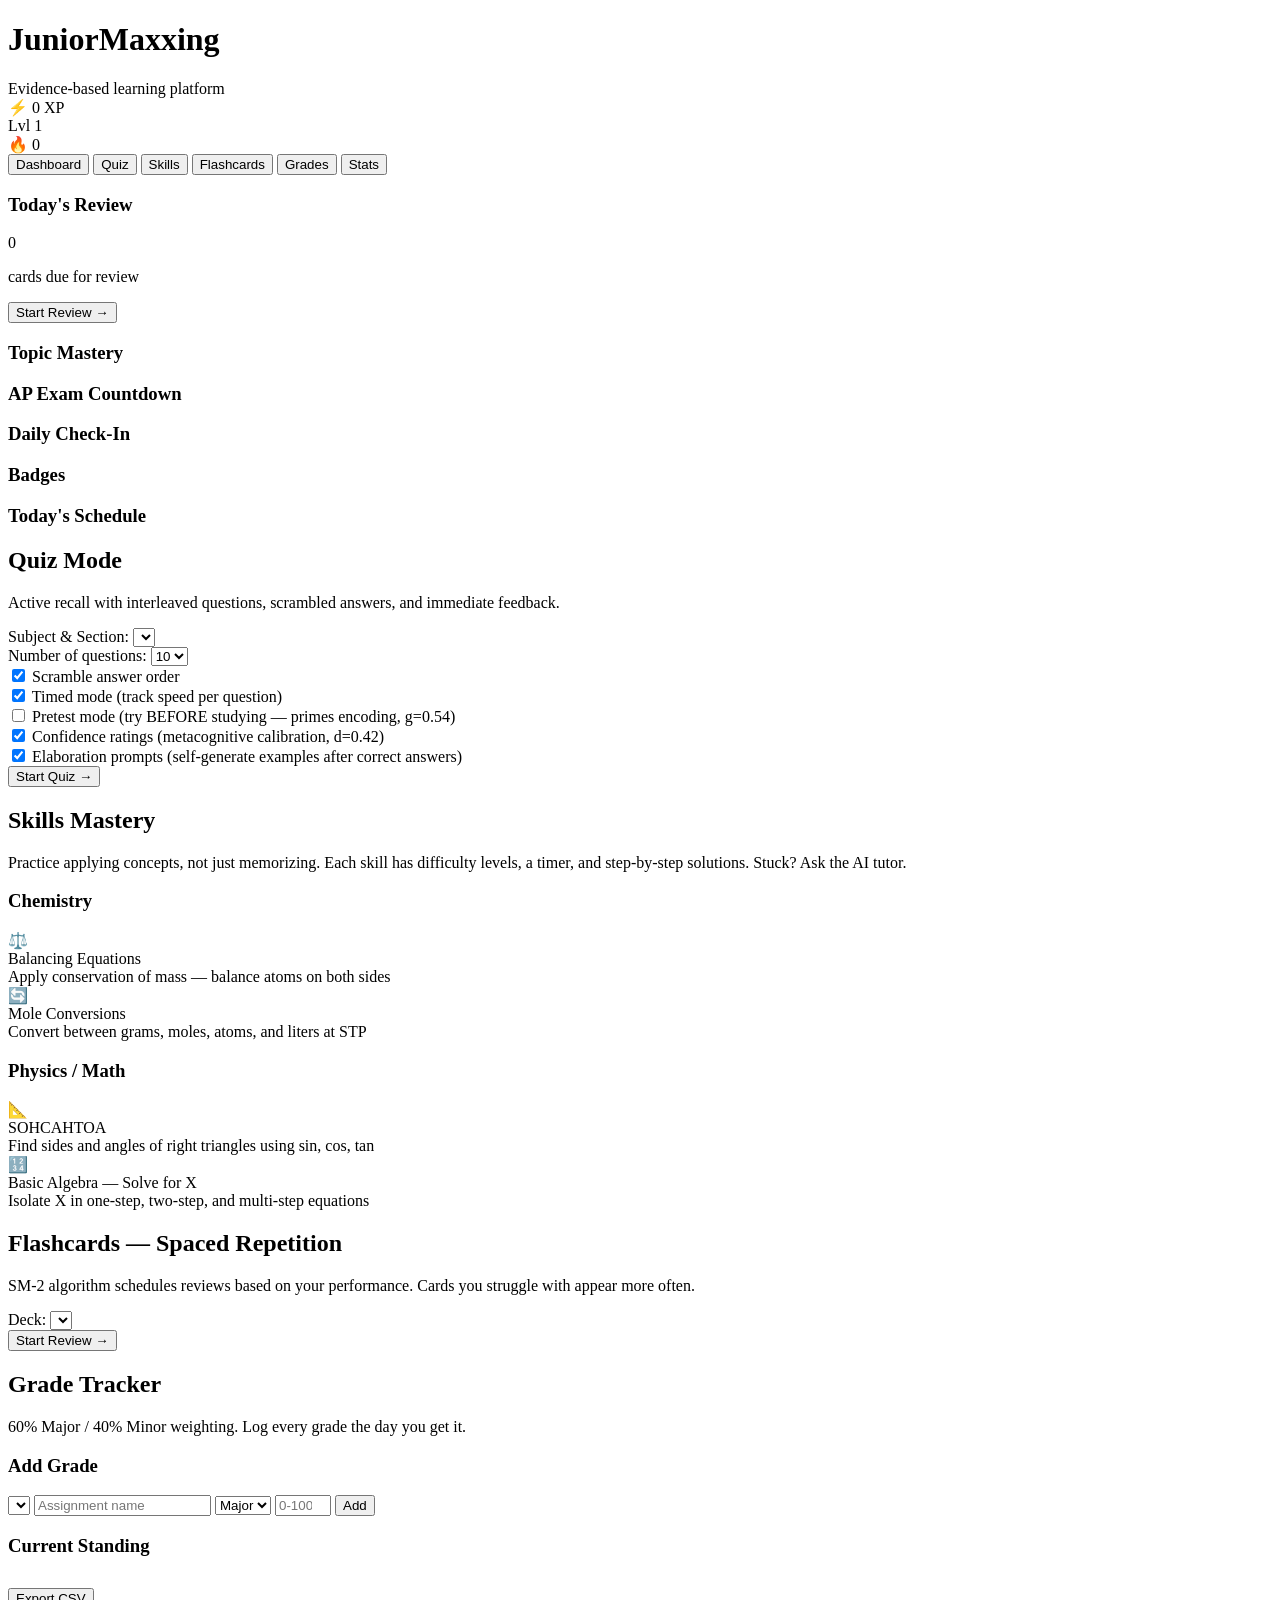
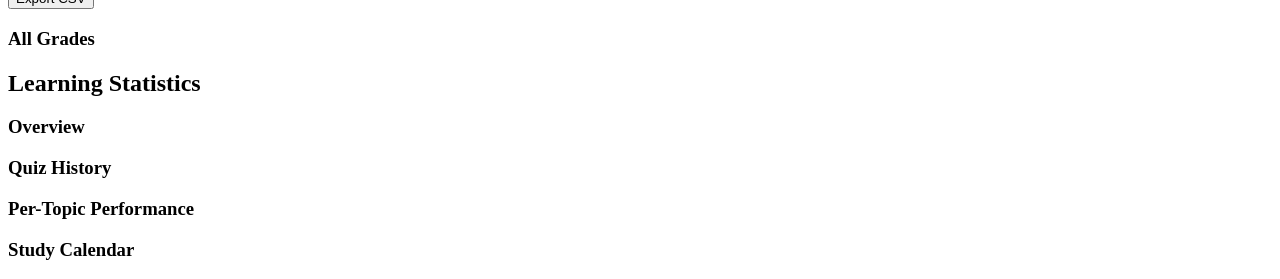
==== learning-platform/index.html @ 77ff5df7 "Add molar mass breakdowns, SOHCAHTOA and algebra skills Molar mass breakdowns: - Every conversion qu" ====
<!DOCTYPE html>
<html lang="en">
<head>
<meta charset="UTF-8">
<meta name="viewport" content="width=device-width, initial-scale=1.0">
<title>JuniorMaxxing — Learning Platform</title>
<link rel="preconnect" href="https://fonts.googleapis.com">
<link href="https://fonts.googleapis.com/css2?family=Inter:wght@400;500;600;700;800&family=JetBrains+Mono:wght@500;700&display=swap" rel="stylesheet">
<link rel="stylesheet" href="styles.css">
</head>
<body>

<div id="app">

<!-- HEADER -->
<header class="header">
  <div class="header-left">
    <h1 class="logo">JuniorMaxxing</h1>
    <span class="tagline">Evidence-based learning platform</span>
  </div>
  <div class="header-right">
    <div class="xp-display" id="xpDisplay">
      <span class="xp-icon">⚡</span>
      <span class="xp-value" id="xpValue">0</span>
      <span class="xp-label">XP</span>
    </div>
    <div class="level-badge" id="levelBadge">Lvl 1</div>
    <div class="streak-display" id="streakDisplay">
      <span class="streak-icon">🔥</span>
      <span class="streak-value" id="streakValue">0</span>
    </div>
  </div>
</header>

<!-- NAV -->
<nav class="nav" id="nav">
  <button class="nav-btn active" data-view="dashboard">Dashboard</button>
  <button class="nav-btn" data-view="quiz">Quiz</button>
  <button class="nav-btn" data-view="skills">Skills</button>
  <button class="nav-btn" data-view="flashcards">Flashcards</button>
  <button class="nav-btn" data-view="grades">Grades</button>
  <button class="nav-btn" data-view="stats">Stats</button>
</nav>

<!-- VIEWS -->
<main class="main">

  <!-- DASHBOARD VIEW -->
  <section class="view active" id="view-dashboard">
    <div class="card-grid">
      <div class="card" id="cardToday">
        <h3>Today's Review</h3>
        <p class="card-big-number" id="dueCount">0</p>
        <p class="card-subtitle">cards due for review</p>
        <button class="btn btn-primary" id="startReviewBtn">Start Review →</button>
      </div>
      <div class="card" id="cardMastery">
        <h3>Topic Mastery</h3>
        <div id="masteryList" class="mastery-list"></div>
      </div>
      <div class="card" id="cardCountdown">
        <h3>AP Exam Countdown</h3>
        <div id="countdownList"></div>
      </div>
      <div class="card" id="cardCheckin">
        <h3>Daily Check-In</h3>
        <div id="checkinList" class="checkin-list"></div>
      </div>
      <div class="card" id="cardBadges">
        <h3>Badges</h3>
        <div id="badgeList" class="badge-list"></div>
      </div>
      <div class="card" id="cardSchedule">
        <h3>Today's Schedule</h3>
        <div id="scheduleDisplay"></div>
      </div>
    </div>
  </section>

  <!-- QUIZ VIEW -->
  <section class="view" id="view-quiz">
    <div class="quiz-setup" id="quizSetup">
      <h2>Quiz Mode</h2>
      <p class="quiz-desc">Active recall with interleaved questions, scrambled answers, and immediate feedback.</p>
      <div class="quiz-controls">
        <label>Subject & Section:</label>
        <select id="quizTopicSelect" class="select"></select>
      </div>
      <div class="quiz-controls">
        <label>Number of questions:</label>
        <select id="quizCountSelect" class="select">
          <option value="10">10</option>
          <option value="15">15</option>
          <option value="20">20</option>
          <option value="all">All</option>
        </select>
      </div>
      <div class="quiz-controls">
        <label class="checkbox-label">
          <input type="checkbox" id="quizScrambleAns" checked>
          <span>Scramble answer order</span>
        </label>
      </div>
      <div class="quiz-controls">
        <label class="checkbox-label">
          <input type="checkbox" id="quizTimedMode" checked>
          <span>Timed mode (track speed per question)</span>
        </label>
      </div>
      <div class="quiz-controls">
        <label class="checkbox-label">
          <input type="checkbox" id="quizPretestMode">
          <span>Pretest mode (try BEFORE studying — primes encoding, g=0.54)</span>
        </label>
      </div>
      <div class="quiz-controls">
        <label class="checkbox-label">
          <input type="checkbox" id="quizConfidenceMode" checked>
          <span>Confidence ratings (metacognitive calibration, d=0.42)</span>
        </label>
      </div>
      <div class="quiz-controls">
        <label class="checkbox-label">
          <input type="checkbox" id="quizElaborationMode" checked>
          <span>Elaboration prompts (self-generate examples after correct answers)</span>
        </label>
      </div>
      <button class="btn btn-primary btn-large" id="startQuizBtn">Start Quiz →</button>
    </div>

    <div class="quiz-active" id="quizActive" style="display:none">
      <div class="quiz-header">
        <div class="quiz-progress-info">
          <span id="quizQuestionNum">Q1</span>
          <span id="quizScoreDisplay">Score: 0/0</span>
          <span id="quizTimerDisplay" class="quiz-timer">⏱ 0.0s</span>
        </div>
        <div class="quiz-progress-bar-container">
          <div class="quiz-progress-bar" id="quizProgressBar"></div>
        </div>
      </div>
      <div class="quiz-question-container" id="quizQuestionContainer"></div>
    </div>

    <div class="quiz-results" id="quizResults" style="display:none">
      <h2 id="resultsTitle">Quiz Complete</h2>
      <div class="results-score" id="resultsScore"></div>
      <div class="results-timing" id="resultsTiming"></div>
      <div class="results-calibration" id="resultsCalibration"></div>
      <div class="results-breakdown" id="resultsBreakdown"></div>
      <div class="results-struggle" id="resultsStruggle"></div>
      <div class="results-actions">
        <button class="btn btn-primary" id="retryQuizBtn">Retry</button>
        <button class="btn btn-secondary" id="studyWrongBtn">Study Wrong Answers</button>
        <button class="btn btn-secondary" id="newQuizBtn">New Quiz</button>
      </div>
    </div>

    <!-- WORKED EXAMPLES / STUDY MODE -->
    <div class="study-mode" id="studyMode" style="display:none">
      <h2>Study Mode — Worked Examples</h2>
      <p class="quiz-desc">Step-by-step solutions. Steps fade as your mastery increases (Cognitive Load Theory).</p>
      <div id="studyContent"></div>
      <div class="study-controls">
        <button class="btn btn-secondary" id="studyPrevBtn">← Previous</button>
        <button class="btn btn-primary" id="studyNextBtn">Next →</button>
        <button class="btn btn-secondary" id="studyExitBtn">Exit Study Mode</button>
      </div>
    </div>
  </section>

  <!-- SKILLS MASTERY VIEW -->
  <section class="view" id="view-skills">
    <div class="skills-setup" id="skillsSetup">
      <h2>Skills Mastery</h2>
      <p class="quiz-desc">Practice applying concepts, not just memorizing. Each skill has difficulty levels, a timer, and step-by-step solutions. Stuck? Ask the AI tutor.</p>

      <div class="skills-class-header">
        <h3>Chemistry</h3>
      </div>

      <div class="skills-grid">
        <div class="skill-card" onclick="Skills.startSkill('balancing')">
          <div class="skill-card-icon">⚖️</div>
          <div class="skill-card-body">
            <div class="skill-card-title">Balancing Equations</div>
            <div class="skill-card-desc">Apply conservation of mass — balance atoms on both sides</div>
            <div class="skill-card-stats" id="skillStatsBalancing"></div>
          </div>
        </div>
        <div class="skill-card" onclick="Skills.startSkill('conversions')">
          <div class="skill-card-icon">🔄</div>
          <div class="skill-card-body">
            <div class="skill-card-title">Mole Conversions</div>
            <div class="skill-card-desc">Convert between grams, moles, atoms, and liters at STP</div>
            <div class="skill-card-stats" id="skillStatsConversions"></div>
          </div>
        </div>
      </div>

      <div class="skills-class-header">
        <h3>Physics / Math</h3>
      </div>

      <div class="skills-grid">
        <div class="skill-card" onclick="Skills.startSkill('sohcahtoa')">
          <div class="skill-card-icon">📐</div>
          <div class="skill-card-body">
            <div class="skill-card-title">SOHCAHTOA</div>
            <div class="skill-card-desc">Find sides and angles of right triangles using sin, cos, tan</div>
            <div class="skill-card-stats" id="skillStatsSohcahtoa"></div>
          </div>
        </div>
        <div class="skill-card" onclick="Skills.startSkill('algebra')">
          <div class="skill-card-icon">🔢</div>
          <div class="skill-card-body">
            <div class="skill-card-title">Basic Algebra — Solve for X</div>
            <div class="skill-card-desc">Isolate X in one-step, two-step, and multi-step equations</div>
            <div class="skill-card-stats" id="skillStatsAlgebra"></div>
          </div>
        </div>
      </div>
    </div>

    <!-- SKILL PRACTICE -->
    <div class="skill-practice" id="skillPractice" style="display:none">
      <div class="skill-practice-header">
        <button class="btn btn-secondary btn-sm" id="skillExitBtn">← Back</button>
        <span class="skill-practice-title" id="skillPracticeTitle"></span>
        <span class="skill-timer" id="skillTimer">⏱ 0.0s</span>
      </div>
      <div class="skill-difficulty-bar">
        <span class="skill-difficulty-label">Difficulty:</span>
        <button class="btn btn-sm btn-difficulty active" data-difficulty="easy">Easy</button>
        <button class="btn btn-sm btn-difficulty" data-difficulty="medium">Medium</button>
        <button class="btn btn-sm btn-difficulty" data-difficulty="hard">Hard</button>
        <span class="skill-score-display" id="skillScoreDisplay">Score: 0/0</span>
      </div>
      <div class="skill-question-container" id="skillQuestionContainer"></div>
    </div>

    <!-- AI TUTOR -->
    <div class="ai-tutor" id="aiTutor" style="display:none">
      <div class="ai-tutor-header">
        <span class="ai-tutor-title">🤖 AI Tutor — Step-by-Step Help</span>
        <button class="btn btn-secondary btn-sm" id="aiTutorCloseBtn">Close</button>
      </div>
      <div class="ai-tutor-messages" id="aiTutorMessages"></div>
      <div class="ai-tutor-input-area">
        <input type="text" id="aiTutorInput" class="ai-tutor-input" placeholder="Ask a question about this problem..." autocomplete="off">
        <button class="btn btn-primary" id="aiTutorSendBtn">Send</button>
      </div>
    </div>
  </section>

  <!-- FLASHCARDS VIEW -->
  <section class="view" id="view-flashcards">
    <div class="flashcard-setup" id="flashcardSetup">
      <h2>Flashcards — Spaced Repetition</h2>
      <p class="quiz-desc">SM-2 algorithm schedules reviews based on your performance. Cards you struggle with appear more often.</p>
      <div class="quiz-controls">
        <label>Deck:</label>
        <select id="flashcardDeckSelect" class="select"></select>
      </div>
      <div class="flashcard-stats" id="flashcardStats"></div>
      <button class="btn btn-primary btn-large" id="startFlashBtn">Start Review →</button>
    </div>
    <div class="flashcard-active" id="flashcardActive" style="display:none">
      <div class="flashcard-progress" id="flashcardProgress"></div>
      <div class="flashcard-card" id="flashcardCard">
        <div class="flashcard-front" id="flashcardFront"></div>
        <div class="flashcard-back" id="flashcardBack" style="display:none"></div>
      </div>
      <div class="flashcard-controls" id="flashcardControls">
        <button class="btn btn-secondary" id="flipCardBtn">Show Answer</button>
      </div>
      <div class="flashcard-rating" id="flashcardRating" style="display:none">
        <p class="rating-prompt">How well did you know this?</p>
        <div class="rating-buttons">
          <button class="btn btn-rate btn-rate-again" data-rating="1">Again</button>
          <button class="btn btn-rate btn-rate-hard" data-rating="2">Hard</button>
          <button class="btn btn-rate btn-rate-good" data-rating="3">Good</button>
          <button class="btn btn-rate btn-rate-easy" data-rating="4">Easy</button>
        </div>
      </div>
    </div>
  </section>

  <!-- GRADES VIEW -->
  <section class="view" id="view-grades">
    <h2>Grade Tracker</h2>
    <p class="quiz-desc">60% Major / 40% Minor weighting. Log every grade the day you get it.</p>
    <div class="grades-grid">
      <div class="card">
        <h3>Add Grade</h3>
        <div class="grade-form">
          <select id="gradeClassSelect" class="select"></select>
          <input type="text" id="gradeAssignmentInput" placeholder="Assignment name" class="input">
          <select id="gradeCategorySelect" class="select">
            <option>Major</option><option>Minor</option>
          </select>
          <input type="number" id="gradeScoreInput" placeholder="0-100" min="0" max="100" class="input input-small">
          <button class="btn btn-primary" id="addGradeBtn">Add</button>
        </div>
      </div>
      <div class="card">
        <h3>Current Standing</h3>
        <div id="gradeStandings"></div>
        <button class="btn btn-secondary btn-sm" id="exportGradesBtn" style="margin-top:12px">Export CSV</button>
      </div>
      <div class="card">
        <h3>All Grades</h3>
        <div id="allGradesList" class="all-grades-list"></div>
      </div>
    </div>
  </section>

  <!-- STATS VIEW -->
  <section class="view" id="view-stats">
    <h2>Learning Statistics</h2>
    <div class="card-grid">
      <div class="card">
        <h3>Overview</h3>
        <div id="statsOverview" class="stats-grid"></div>
      </div>
      <div class="card">
        <h3>Quiz History</h3>
        <div id="statsQuizHistory" class="quiz-history-list"></div>
      </div>
      <div class="card">
        <h3>Per-Topic Performance</h3>
        <div id="statsTopicPerf" class="topic-perf-list"></div>
      </div>
      <div class="card">
        <h3>Study Calendar</h3>
        <div id="statsCalendar" class="study-calendar"></div>
      </div>
    </div>
  </section>

</main>

</div>

<!-- Scripts -->
<script src="data/questions.js"></script>
<script src="data/skills-data.js"></script>
<script src="js/spaced-repetition.js"></script>
<script src="js/quiz.js"></script>
<script src="js/flashcards.js"></script>
<script src="js/grades.js"></script>
<script src="js/dashboard.js"></script>
<script src="js/stats.js"></script>
<script src="js/ai-tutor.js"></script>
<script src="js/skills.js"></script>
<script src="js/app.js"></script>
</body>
</html>
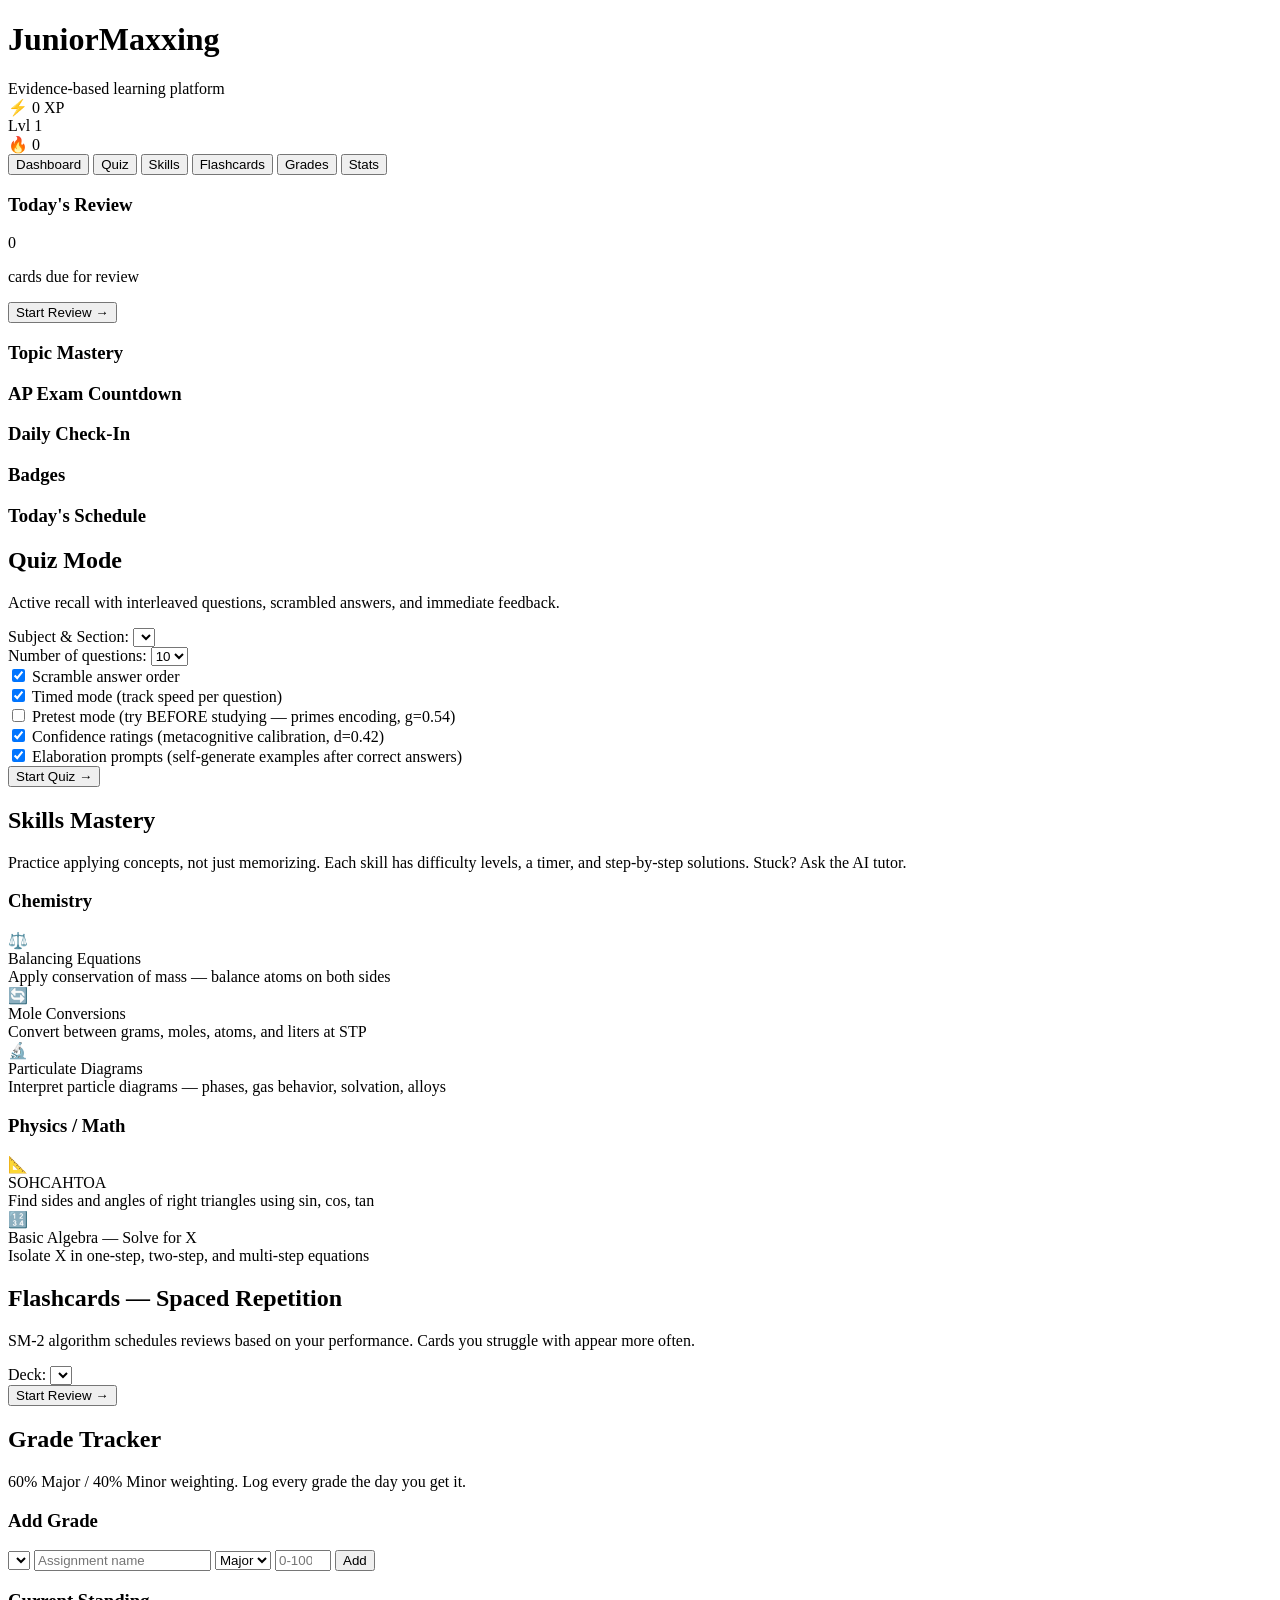
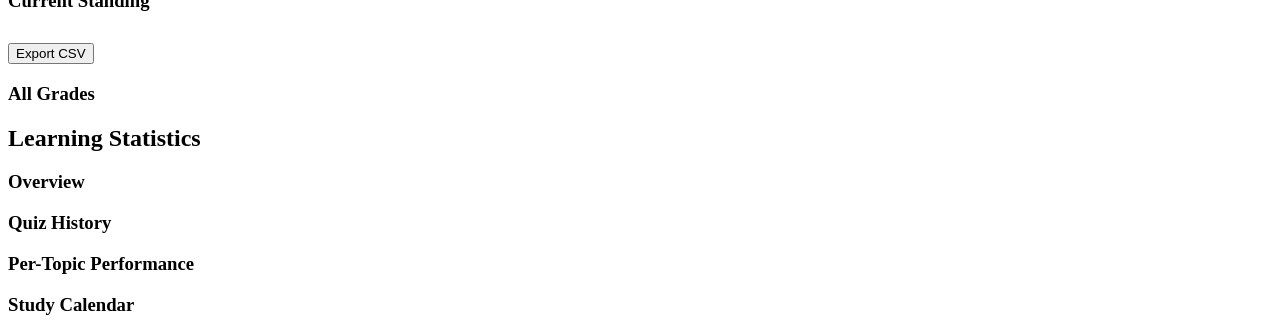
==== commit ff5b0039: "Fix mole conversion checker + add particulate diagram skill Fix: Mole conversion answers were always" ====
--- a/learning-platform/index.html
+++ b/learning-platform/index.html
@@ -194,6 +194,14 @@
             <div class="skill-card-title">Mole Conversions</div>
             <div class="skill-card-desc">Convert between grams, moles, atoms, and liters at STP</div>
             <div class="skill-card-stats" id="skillStatsConversions"></div>
+          </div>
+        </div>
+        <div class="skill-card" onclick="Skills.startSkill('particulate')">
+          <div class="skill-card-icon">🔬</div>
+          <div class="skill-card-body">
+            <div class="skill-card-title">Particulate Diagrams</div>
+            <div class="skill-card-desc">Interpret particle diagrams — phases, gas behavior, solvation, alloys</div>
+            <div class="skill-card-stats" id="skillStatsParticulate"></div>
           </div>
         </div>
       </div>
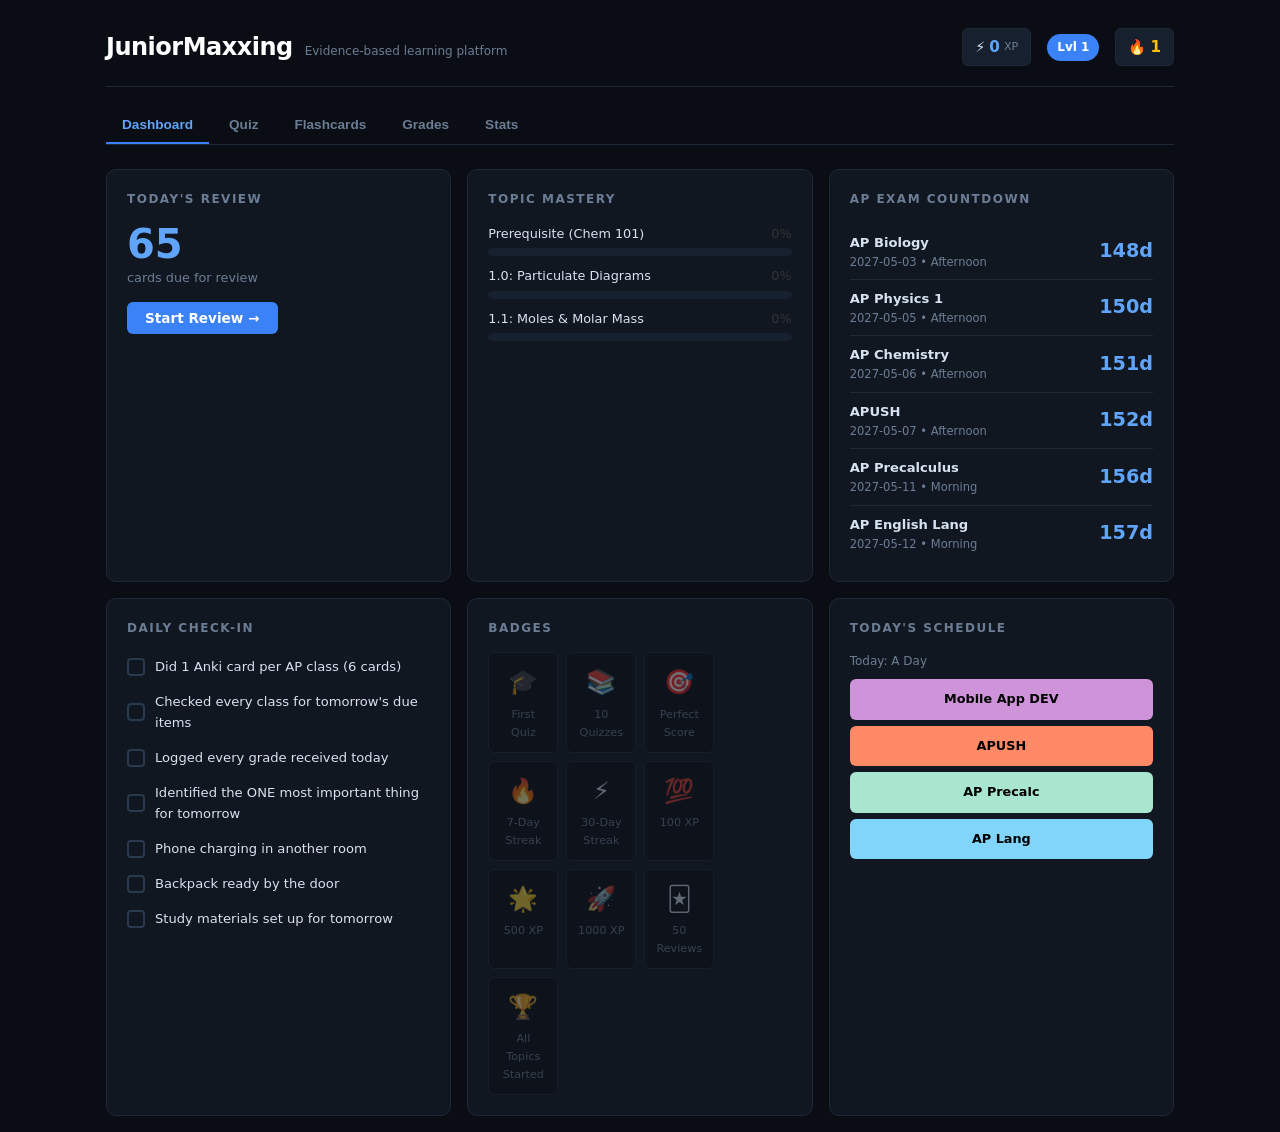
==== commit 985cfead: "Add evidence-based learning platform deployed to Vercel Multi-file static app with: - SM-2 spaced re" ====
--- a/learning-platform/index.html
+++ b/learning-platform/index.html
@@ -36,7 +36,6 @@
 <nav class="nav" id="nav">
   <button class="nav-btn active" data-view="dashboard">Dashboard</button>
   <button class="nav-btn" data-view="quiz">Quiz</button>
-  <button class="nav-btn" data-view="skills">Skills</button>
   <button class="nav-btn" data-view="flashcards">Flashcards</button>
   <button class="nav-btn" data-view="grades">Grades</button>
   <button class="nav-btn" data-view="stats">Stats</button>
@@ -101,30 +100,6 @@
           <span>Scramble answer order</span>
         </label>
       </div>
-      <div class="quiz-controls">
-        <label class="checkbox-label">
-          <input type="checkbox" id="quizTimedMode" checked>
-          <span>Timed mode (track speed per question)</span>
-        </label>
-      </div>
-      <div class="quiz-controls">
-        <label class="checkbox-label">
-          <input type="checkbox" id="quizPretestMode">
-          <span>Pretest mode (try BEFORE studying — primes encoding, g=0.54)</span>
-        </label>
-      </div>
-      <div class="quiz-controls">
-        <label class="checkbox-label">
-          <input type="checkbox" id="quizConfidenceMode" checked>
-          <span>Confidence ratings (metacognitive calibration, d=0.42)</span>
-        </label>
-      </div>
-      <div class="quiz-controls">
-        <label class="checkbox-label">
-          <input type="checkbox" id="quizElaborationMode" checked>
-          <span>Elaboration prompts (self-generate examples after correct answers)</span>
-        </label>
-      </div>
       <button class="btn btn-primary btn-large" id="startQuizBtn">Start Quiz →</button>
     </div>
 
@@ -133,7 +108,6 @@
         <div class="quiz-progress-info">
           <span id="quizQuestionNum">Q1</span>
           <span id="quizScoreDisplay">Score: 0/0</span>
-          <span id="quizTimerDisplay" class="quiz-timer">⏱ 0.0s</span>
         </div>
         <div class="quiz-progress-bar-container">
           <div class="quiz-progress-bar" id="quizProgressBar"></div>
@@ -145,118 +119,10 @@
     <div class="quiz-results" id="quizResults" style="display:none">
       <h2 id="resultsTitle">Quiz Complete</h2>
       <div class="results-score" id="resultsScore"></div>
-      <div class="results-timing" id="resultsTiming"></div>
-      <div class="results-calibration" id="resultsCalibration"></div>
       <div class="results-breakdown" id="resultsBreakdown"></div>
-      <div class="results-struggle" id="resultsStruggle"></div>
       <div class="results-actions">
         <button class="btn btn-primary" id="retryQuizBtn">Retry</button>
-        <button class="btn btn-secondary" id="studyWrongBtn">Study Wrong Answers</button>
         <button class="btn btn-secondary" id="newQuizBtn">New Quiz</button>
-      </div>
-    </div>
-
-    <!-- WORKED EXAMPLES / STUDY MODE -->
-    <div class="study-mode" id="studyMode" style="display:none">
-      <h2>Study Mode — Worked Examples</h2>
-      <p class="quiz-desc">Step-by-step solutions. Steps fade as your mastery increases (Cognitive Load Theory).</p>
-      <div id="studyContent"></div>
-      <div class="study-controls">
-        <button class="btn btn-secondary" id="studyPrevBtn">← Previous</button>
-        <button class="btn btn-primary" id="studyNextBtn">Next →</button>
-        <button class="btn btn-secondary" id="studyExitBtn">Exit Study Mode</button>
-      </div>
-    </div>
-  </section>
-
-  <!-- SKILLS MASTERY VIEW -->
-  <section class="view" id="view-skills">
-    <div class="skills-setup" id="skillsSetup">
-      <h2>Skills Mastery</h2>
-      <p class="quiz-desc">Practice applying concepts, not just memorizing. Each skill has difficulty levels, a timer, and step-by-step solutions. Stuck? Ask the AI tutor.</p>
-
-      <div class="skills-class-header">
-        <h3>Chemistry</h3>
-      </div>
-
-      <div class="skills-grid">
-        <div class="skill-card" onclick="Skills.startSkill('balancing')">
-          <div class="skill-card-icon">⚖️</div>
-          <div class="skill-card-body">
-            <div class="skill-card-title">Balancing Equations</div>
-            <div class="skill-card-desc">Apply conservation of mass — balance atoms on both sides</div>
-            <div class="skill-card-stats" id="skillStatsBalancing"></div>
-          </div>
-        </div>
-        <div class="skill-card" onclick="Skills.startSkill('conversions')">
-          <div class="skill-card-icon">🔄</div>
-          <div class="skill-card-body">
-            <div class="skill-card-title">Mole Conversions</div>
-            <div class="skill-card-desc">Convert between grams, moles, atoms, and liters at STP</div>
-            <div class="skill-card-stats" id="skillStatsConversions"></div>
-          </div>
-        </div>
-        <div class="skill-card" onclick="Skills.startSkill('particulate')">
-          <div class="skill-card-icon">🔬</div>
-          <div class="skill-card-body">
-            <div class="skill-card-title">Particulate Diagrams</div>
-            <div class="skill-card-desc">Interpret particle diagrams — phases, gas behavior, solvation, alloys</div>
-            <div class="skill-card-stats" id="skillStatsParticulate"></div>
-          </div>
-        </div>
-      </div>
-
-      <div class="skills-class-header">
-        <h3>Physics / Math</h3>
-      </div>
-
-      <div class="skills-grid">
-        <div class="skill-card" onclick="Skills.startSkill('sohcahtoa')">
-          <div class="skill-card-icon">📐</div>
-          <div class="skill-card-body">
-            <div class="skill-card-title">SOHCAHTOA</div>
-            <div class="skill-card-desc">Find sides and angles of right triangles using sin, cos, tan</div>
-            <div class="skill-card-stats" id="skillStatsSohcahtoa"></div>
-          </div>
-        </div>
-        <div class="skill-card" onclick="Skills.startSkill('algebra')">
-          <div class="skill-card-icon">🔢</div>
-          <div class="skill-card-body">
-            <div class="skill-card-title">Basic Algebra — Solve for X</div>
-            <div class="skill-card-desc">Isolate X in one-step, two-step, and multi-step equations</div>
-            <div class="skill-card-stats" id="skillStatsAlgebra"></div>
-          </div>
-        </div>
-      </div>
-    </div>
-
-    <!-- SKILL PRACTICE -->
-    <div class="skill-practice" id="skillPractice" style="display:none">
-      <div class="skill-practice-header">
-        <button class="btn btn-secondary btn-sm" id="skillExitBtn">← Back</button>
-        <span class="skill-practice-title" id="skillPracticeTitle"></span>
-        <span class="skill-timer" id="skillTimer">⏱ 0.0s</span>
-      </div>
-      <div class="skill-difficulty-bar">
-        <span class="skill-difficulty-label">Difficulty:</span>
-        <button class="btn btn-sm btn-difficulty active" data-difficulty="easy">Easy</button>
-        <button class="btn btn-sm btn-difficulty" data-difficulty="medium">Medium</button>
-        <button class="btn btn-sm btn-difficulty" data-difficulty="hard">Hard</button>
-        <span class="skill-score-display" id="skillScoreDisplay">Score: 0/0</span>
-      </div>
-      <div class="skill-question-container" id="skillQuestionContainer"></div>
-    </div>
-
-    <!-- AI TUTOR -->
-    <div class="ai-tutor" id="aiTutor" style="display:none">
-      <div class="ai-tutor-header">
-        <span class="ai-tutor-title">🤖 AI Tutor — Step-by-Step Help</span>
-        <button class="btn btn-secondary btn-sm" id="aiTutorCloseBtn">Close</button>
-      </div>
-      <div class="ai-tutor-messages" id="aiTutorMessages"></div>
-      <div class="ai-tutor-input-area">
-        <input type="text" id="aiTutorInput" class="ai-tutor-input" placeholder="Ask a question about this problem..." autocomplete="off">
-        <button class="btn btn-primary" id="aiTutorSendBtn">Send</button>
       </div>
     </div>
   </section>
@@ -352,15 +218,12 @@
 
 <!-- Scripts -->
 <script src="data/questions.js"></script>
-<script src="data/skills-data.js"></script>
 <script src="js/spaced-repetition.js"></script>
 <script src="js/quiz.js"></script>
 <script src="js/flashcards.js"></script>
 <script src="js/grades.js"></script>
 <script src="js/dashboard.js"></script>
 <script src="js/stats.js"></script>
-<script src="js/ai-tutor.js"></script>
-<script src="js/skills.js"></script>
 <script src="js/app.js"></script>
 </body>
 </html>
--- a/learning-platform/styles.css
+++ b/learning-platform/styles.css
@@ -0,0 +1,348 @@
+/* ===== RESEARCH-BACKED DESIGN =====
+   Colors: Low-saturation dark base with cyan/blue accents.
+   - Cold hues (blue/green) improve attention & memory (Build Env 2021)
+   - Low-saturation cyan enhances working memory (fNIRS 2024)
+   - Red increases cognitive load — only for errors
+   - Dark mode: no significant comprehension difference (multiple studies),
+     but reduces eye strain for extended sessions
+   Font: Inter — high x-height, designed for screens, sans-serif preferred
+   for digital reading (Wiley 2026). Quiz questions use slightly increased
+   letter-spacing for mild disfluency = desirable difficulty (Diemand-Yauman 2010).
+*/
+
+:root {
+  /* Base — near-black with blue tint (cold hue) */
+  --bg: #0a0e14;
+  --bg-card: #111721;
+  --bg-elevated: #16202e;
+  --border: #1e2937;
+  --border-light: #2a3a4e;
+
+  /* Text */
+  --text: #d6e2f0;
+  --text-dim: #6b7d94;
+  --text-bright: #ffffff;
+
+  /* Accents — low-saturation cyan/blue */
+  --accent: #3b82f6;
+  --accent-light: #60a5fa;
+  --accent-dim: #1e3a5f;
+
+  /* Semantic */
+  --green: #00d68f;
+  --green-dim: #0a3d2e;
+  --red: #ff5252;
+  --red-dim: #3d1515;
+  --yellow: #ffc107;
+  --yellow-dim: #3d3208;
+  --purple: #a78bfa;
+
+  /* Spacing */
+  --radius: 10px;
+  --radius-sm: 6px;
+  --gap: 16px;
+  --pad: 20px;
+
+  /* Font */
+  --font: 'Inter', -apple-system, BlinkMacSystemFont, system-ui, sans-serif;
+  --font-mono: 'JetBrains Mono', 'SF Mono', monospace;
+}
+
+* { margin: 0; padding: 0; box-sizing: border-box; }
+
+body {
+  background: var(--bg);
+  color: var(--text);
+  font-family: var(--font);
+  font-size: 15px;
+  line-height: 1.6;
+  -webkit-font-smoothing: antialiased;
+  min-height: 100vh;
+}
+
+#app { max-width: 1100px; margin: 0 auto; padding: 16px; }
+
+/* ===== HEADER ===== */
+.header {
+  display: flex;
+  justify-content: space-between;
+  align-items: center;
+  padding: 12px 0 20px;
+  border-bottom: 1px solid var(--border);
+  margin-bottom: 20px;
+}
+.header-left { display: flex; align-items: baseline; gap: 12px; }
+.logo { font-size: 1.5rem; font-weight: 800; color: var(--text-bright); letter-spacing: -0.5px; }
+.tagline { font-size: 0.75rem; color: var(--text-dim); }
+.header-right { display: flex; align-items: center; gap: 16px; }
+
+.xp-display {
+  display: flex; align-items: center; gap: 4px;
+  background: var(--bg-elevated); padding: 6px 12px; border-radius: var(--radius-sm);
+  border: 1px solid var(--border);
+}
+.xp-icon { font-size: 0.9rem; }
+.xp-value { font-weight: 700; color: var(--accent-light); font-size: 0.95rem; }
+.xp-label { font-size: 0.7rem; color: var(--text-dim); text-transform: uppercase; }
+
+.level-badge {
+  background: var(--accent); color: #fff; padding: 4px 10px;
+  border-radius: 20px; font-size: 0.75rem; font-weight: 700;
+}
+
+.streak-display {
+  display: flex; align-items: center; gap: 4px;
+  background: var(--bg-elevated); padding: 6px 12px; border-radius: var(--radius-sm);
+  border: 1px solid var(--border);
+}
+.streak-icon { font-size: 0.9rem; }
+.streak-value { font-weight: 700; color: var(--yellow); font-size: 0.95rem; }
+
+/* ===== NAV ===== */
+.nav {
+  display: flex; gap: 4px; margin-bottom: 24px;
+  border-bottom: 1px solid var(--border); padding-bottom: 0;
+  overflow-x: auto;
+}
+.nav-btn {
+  background: none; border: none; color: var(--text-dim);
+  padding: 10px 16px; font-size: 0.85rem; font-weight: 600;
+  cursor: pointer; border-bottom: 2px solid transparent;
+  transition: all 0.15s; white-space: nowrap;
+}
+.nav-btn:hover { color: var(--text); }
+.nav-btn.active { color: var(--accent-light); border-bottom-color: var(--accent); }
+
+/* ===== VIEWS ===== */
+.view { display: none; }
+.view.active { display: block; }
+
+/* ===== CARDS ===== */
+.card-grid {
+  display: grid;
+  grid-template-columns: repeat(auto-fill, minmax(320px, 1fr));
+  gap: var(--gap);
+}
+.card {
+  background: var(--bg-card);
+  border: 1px solid var(--border);
+  border-radius: var(--radius);
+  padding: var(--pad);
+}
+.card h3 {
+  font-size: 0.75rem; text-transform: uppercase; letter-spacing: 1.5px;
+  color: var(--text-dim); margin-bottom: 14px;
+}
+.card-big-number { font-size: 2.5rem; font-weight: 800; color: var(--accent-light); line-height: 1; }
+.card-subtitle { font-size: 0.8rem; color: var(--text-dim); margin: 4px 0 14px; }
+
+/* ===== BUTTONS ===== */
+.btn {
+  border: none; padding: 8px 18px; border-radius: var(--radius-sm);
+  font-weight: 600; font-size: 0.85rem; cursor: pointer;
+  transition: all 0.15s; font-family: var(--font);
+}
+.btn-primary { background: var(--accent); color: #fff; }
+.btn-primary:hover { background: var(--accent-light); }
+.btn-secondary { background: var(--bg-elevated); color: var(--text); border: 1px solid var(--border-light); }
+.btn-secondary:hover { border-color: var(--accent); }
+.btn-large { padding: 12px 28px; font-size: 0.95rem; margin-top: 8px; }
+.btn-sm { padding: 5px 12px; font-size: 0.78rem; }
+
+/* ===== FORM ===== */
+.select, .input {
+  background: var(--bg-elevated); border: 1px solid var(--border-light);
+  color: var(--text); padding: 8px 12px; border-radius: var(--radius-sm);
+  font-size: 0.85rem; font-family: var(--font);
+}
+.select:focus, .input:focus { outline: 1px solid var(--accent); }
+.input-small { width: 80px; }
+.checkbox-label { display: flex; align-items: center; gap: 8px; cursor: pointer; font-size: 0.85rem; }
+.checkbox-label input { width: 18px; height: 18px; accent-color: var(--accent); }
+
+/* ===== QUIZ ===== */
+.quiz-setup, .flashcard-setup { max-width: 500px; }
+.quiz-setup h2, .flashcard-setup h2 { font-size: 1.4rem; margin-bottom: 8px; }
+.quiz-desc { color: var(--text-dim); font-size: 0.85rem; margin-bottom: 20px; }
+.quiz-controls { margin-bottom: 14px; }
+.quiz-controls label { display: block; font-size: 0.8rem; color: var(--text-dim); margin-bottom: 6px; }
+.quiz-controls .select { width: 100%; }
+
+.quiz-header { margin-bottom: 20px; }
+.quiz-progress-info {
+  display: flex; justify-content: space-between;
+  font-size: 0.8rem; color: var(--text-dim); margin-bottom: 6px;
+}
+.quiz-progress-bar-container {
+  height: 4px; background: var(--bg-elevated); border-radius: 2px; overflow: hidden;
+}
+.quiz-progress-bar {
+  height: 100%; background: var(--accent); border-radius: 2px;
+  transition: width 0.3s; width: 0%;
+}
+
+.quiz-question-container { max-width: 700px; }
+.quiz-question {
+  font-size: 1.05rem; font-weight: 600; line-height: 1.6;
+  margin-bottom: 20px; color: var(--text-bright);
+  /* Mild disfluency — desirable difficulty (Diemand-Yauman 2010) */
+  letter-spacing: 0.2px;
+}
+.quiz-options { display: flex; flex-direction: column; gap: 10px; }
+.quiz-option {
+  background: var(--bg-elevated); border: 1px solid var(--border-light);
+  color: var(--text); padding: 14px 18px; border-radius: var(--radius-sm);
+  cursor: pointer; font-size: 0.9rem; text-align: left;
+  transition: all 0.15s; font-family: var(--font);
+}
+.quiz-option:hover { border-color: var(--accent); background: #1a2638; }
+.quiz-option.correct {
+  background: var(--green-dim); border-color: var(--green); color: var(--green);
+}
+.quiz-option.wrong {
+  background: var(--red-dim); border-color: var(--red); color: var(--red);
+}
+.quiz-option.disabled { pointer-events: none; opacity: 0.7; }
+
+.quiz-feedback {
+  margin-top: 16px; padding: 14px 16px; border-radius: var(--radius-sm);
+  font-size: 0.85rem; line-height: 1.6; display: none;
+}
+.quiz-feedback.show { display: block; }
+.quiz-feedback.correct { background: var(--green-dim); border: 1px solid var(--green); }
+.quiz-feedback.wrong { background: var(--red-dim); border: 1px solid var(--red); }
+.quiz-feedback strong { color: var(--text-bright); }
+
+.quiz-next-btn { margin-top: 16px; display: none; }
+.quiz-next-btn.show { display: inline-block; }
+
+/* ===== QUIZ RESULTS ===== */
+.quiz-results { text-align: center; max-width: 600px; margin: 0 auto; }
+.quiz-results h2 { font-size: 1.6rem; margin-bottom: 16px; }
+.results-score { font-size: 3rem; font-weight: 800; color: var(--accent-light); margin-bottom: 8px; }
+.results-breakdown { margin: 20px 0; font-size: 0.9rem; color: var(--text-dim); }
+.results-actions { display: flex; gap: 12px; justify-content: center; margin-top: 20px; }
+
+/* ===== MASTERY ===== */
+.mastery-list { display: flex; flex-direction: column; gap: 10px; }
+.mastery-item { font-size: 0.8rem; }
+.mastery-item-header { display: flex; justify-content: space-between; margin-bottom: 4px; }
+.mastery-bar-container { height: 8px; background: var(--bg-elevated); border-radius: 4px; overflow: hidden; }
+.mastery-bar { height: 100%; border-radius: 4px; transition: width 0.5s; }
+
+/* ===== COUNTDOWN ===== */
+.countdown-item {
+  display: flex; justify-content: space-between; align-items: center;
+  padding: 8px 0; border-bottom: 1px solid var(--border); font-size: 0.82rem;
+}
+.countdown-item:last-child { border-bottom: none; }
+.countdown-item .exam-name { font-weight: 600; }
+.countdown-item .exam-date { color: var(--text-dim); font-size: 0.72rem; }
+.countdown-item .days { font-size: 1.2rem; font-weight: 800; color: var(--accent-light); }
+.countdown-item.urgent .days { color: var(--red); }
+
+/* ===== CHECK-IN ===== */
+.checkin-list { display: flex; flex-direction: column; gap: 6px; }
+.checkin-item {
+  display: flex; align-items: center; gap: 10px; font-size: 0.82rem;
+  cursor: pointer; user-select: none; padding: 4px 0;
+}
+.checkin-item:hover { color: var(--accent-light); }
+.checkin-box {
+  width: 18px; height: 18px; border: 2px solid var(--border-light);
+  border-radius: 4px; flex-shrink: 0; display: flex;
+  align-items: center; justify-content: center; transition: all 0.15s;
+}
+.checkin-item.done .checkin-box { background: var(--green); border-color: var(--green); }
+.checkin-item.done .checkin-box::after { content: '✓'; color: #000; font-weight: 800; font-size: 0.7rem; }
+.checkin-item.done .checkin-text { text-decoration: line-through; color: var(--text-dim); }
+
+/* ===== BADGES ===== */
+.badge-list { display: flex; flex-wrap: wrap; gap: 8px; }
+.badge {
+  display: flex; flex-direction: column; align-items: center; gap: 4px;
+  padding: 10px; border-radius: var(--radius-sm); font-size: 0.7rem;
+  text-align: center; width: 70px;
+}
+.badge.earned { background: var(--bg-elevated); border: 1px solid var(--accent); }
+.badge.locked { background: var(--bg); border: 1px solid var(--border); opacity: 0.4; }
+.badge-icon { font-size: 1.5rem; }
+.badge-name { color: var(--text-dim); }
+
+/* ===== FLASHCARDS ===== */
+.flashcard-stats { margin: 16px 0; font-size: 0.82rem; color: var(--text-dim); }
+.flashcard-progress { font-size: 0.8rem; color: var(--text-dim); margin-bottom: 16px; }
+
+.flashcard-card {
+  background: var(--bg-card); border: 1px solid var(--border-light);
+  border-radius: var(--radius); padding: 40px 30px; min-height: 250px;
+  display: flex; align-items: center; justify-content: center; text-align: center;
+  margin-bottom: 16px; cursor: pointer;
+}
+.flashcard-front, .flashcard-back { font-size: 1.1rem; line-height: 1.6; }
+.flashcard-back { color: var(--accent-light); font-weight: 500; }
+
+.flashcard-controls { text-align: center; margin-bottom: 16px; }
+.flashcard-rating { text-align: center; }
+.rating-prompt { font-size: 0.85rem; color: var(--text-dim); margin-bottom: 12px; }
+.rating-buttons { display: flex; gap: 8px; justify-content: center; flex-wrap: wrap; }
+.btn-rate { padding: 8px 16px; font-size: 0.8rem; }
+.btn-rate-again { background: var(--red); color: #fff; }
+.btn-rate-hard { background: var(--yellow); color: #000; }
+.btn-rate-good { background: var(--green); color: #000; }
+.btn-rate-easy { background: var(--accent); color: #fff; }
+
+/* ===== GRADES ===== */
+.grades-grid { display: grid; grid-template-columns: repeat(auto-fill, minmax(320px, 1fr)); gap: var(--gap); }
+.grade-form { display: flex; flex-direction: column; gap: 8px; }
+.grade-form .select, .grade-form .input { width: 100%; }
+
+.grade-standing { margin-bottom: 14px; }
+.grade-standing-header { display: flex; justify-content: space-between; font-size: 0.85rem; margin-bottom: 4px; }
+.grade-standing-name { font-weight: 600; }
+.grade-standing-score { font-weight: 700; }
+.grade-standing-bar { height: 10px; background: var(--bg-elevated); border-radius: 5px; overflow: hidden; }
+.grade-standing-fill { height: 100%; border-radius: 5px; transition: width 0.5s; }
+
+.all-grades-list { max-height: 400px; overflow-y: auto; }
+.grade-entry {
+  display: flex; justify-content: space-between; align-items: center;
+  padding: 8px 0; border-bottom: 1px solid var(--border); font-size: 0.8rem;
+}
+.grade-entry .del-btn { color: var(--red); cursor: pointer; border: none; background: none; font-size: 0.9rem; }
+
+/* ===== STATS ===== */
+.stats-grid { display: grid; grid-template-columns: 1fr 1fr; gap: 12px; }
+.stat-item { text-align: center; }
+.stat-value { font-size: 1.8rem; font-weight: 800; color: var(--accent-light); }
+.stat-label { font-size: 0.72rem; color: var(--text-dim); text-transform: uppercase; letter-spacing: 1px; }
+
+.quiz-history-list, .topic-perf-list { max-height: 300px; overflow-y: auto; }
+.history-item, .perf-item {
+  display: flex; justify-content: space-between; padding: 6px 0;
+  border-bottom: 1px solid var(--border); font-size: 0.8rem;
+}
+
+.study-calendar { display: grid; grid-template-columns: repeat(7, 1fr); gap: 3px; }
+.calendar-day {
+  aspect-ratio: 1; border-radius: 3px; background: var(--bg-elevated);
+  display: flex; align-items: center; justify-content: center; font-size: 0.6rem;
+}
+.calendar-day.studied { background: var(--accent-dim); }
+.calendar-day.studied-strong { background: var(--accent); }
+
+/* ===== SCHEDULE ===== */
+.schedule-block {
+  padding: 10px; margin-bottom: 6px; border-radius: var(--radius-sm);
+  font-size: 0.8rem; font-weight: 600; text-align: center;
+}
+.schedule-day-label { font-size: 0.75rem; color: var(--text-dim); margin-bottom: 8px; }
+
+/* ===== RESPONSIVE ===== */
+@media (max-width: 700px) {
+  .card-grid { grid-template-columns: 1fr; }
+  .grades-grid { grid-template-columns: 1fr; }
+  .header { flex-direction: column; gap: 12px; align-items: flex-start; }
+  .header-right { width: 100%; justify-content: space-between; }
+  .stats-grid { grid-template-columns: 1fr; }
+}
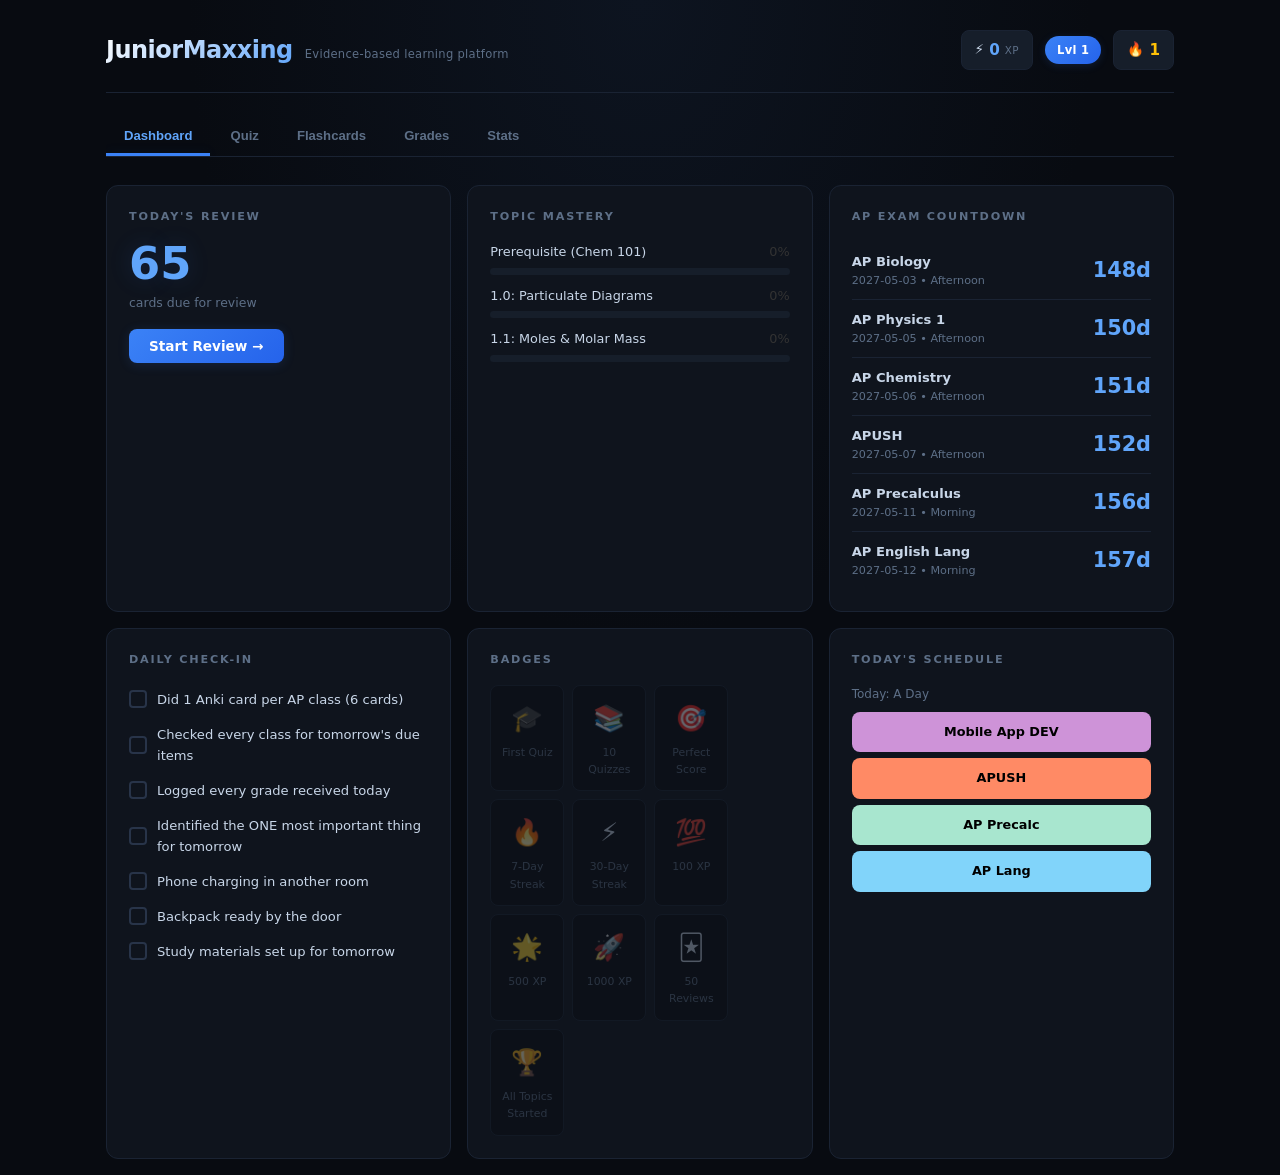
==== commit 6dca4334: "Add struggle area metrics to quiz results After each quiz, shows: - Summary metrics: wrong count, sl" ====
--- a/learning-platform/index.html
+++ b/learning-platform/index.html
@@ -100,6 +100,30 @@
           <span>Scramble answer order</span>
         </label>
       </div>
+      <div class="quiz-controls">
+        <label class="checkbox-label">
+          <input type="checkbox" id="quizTimedMode" checked>
+          <span>Timed mode (track speed per question)</span>
+        </label>
+      </div>
+      <div class="quiz-controls">
+        <label class="checkbox-label">
+          <input type="checkbox" id="quizPretestMode">
+          <span>Pretest mode (try BEFORE studying — primes encoding, g=0.54)</span>
+        </label>
+      </div>
+      <div class="quiz-controls">
+        <label class="checkbox-label">
+          <input type="checkbox" id="quizConfidenceMode" checked>
+          <span>Confidence ratings (metacognitive calibration, d=0.42)</span>
+        </label>
+      </div>
+      <div class="quiz-controls">
+        <label class="checkbox-label">
+          <input type="checkbox" id="quizElaborationMode" checked>
+          <span>Elaboration prompts (self-generate examples after correct answers)</span>
+        </label>
+      </div>
       <button class="btn btn-primary btn-large" id="startQuizBtn">Start Quiz →</button>
     </div>
 
@@ -108,6 +132,7 @@
         <div class="quiz-progress-info">
           <span id="quizQuestionNum">Q1</span>
           <span id="quizScoreDisplay">Score: 0/0</span>
+          <span id="quizTimerDisplay" class="quiz-timer">⏱ 0.0s</span>
         </div>
         <div class="quiz-progress-bar-container">
           <div class="quiz-progress-bar" id="quizProgressBar"></div>
@@ -119,10 +144,26 @@
     <div class="quiz-results" id="quizResults" style="display:none">
       <h2 id="resultsTitle">Quiz Complete</h2>
       <div class="results-score" id="resultsScore"></div>
+      <div class="results-timing" id="resultsTiming"></div>
+      <div class="results-calibration" id="resultsCalibration"></div>
       <div class="results-breakdown" id="resultsBreakdown"></div>
+      <div class="results-struggle" id="resultsStruggle"></div>
       <div class="results-actions">
         <button class="btn btn-primary" id="retryQuizBtn">Retry</button>
+        <button class="btn btn-secondary" id="studyWrongBtn">Study Wrong Answers</button>
         <button class="btn btn-secondary" id="newQuizBtn">New Quiz</button>
+      </div>
+    </div>
+
+    <!-- WORKED EXAMPLES / STUDY MODE -->
+    <div class="study-mode" id="studyMode" style="display:none">
+      <h2>Study Mode — Worked Examples</h2>
+      <p class="quiz-desc">Step-by-step solutions. Steps fade as your mastery increases (Cognitive Load Theory).</p>
+      <div id="studyContent"></div>
+      <div class="study-controls">
+        <button class="btn btn-secondary" id="studyPrevBtn">← Previous</button>
+        <button class="btn btn-primary" id="studyNextBtn">Next →</button>
+        <button class="btn btn-secondary" id="studyExitBtn">Exit Study Mode</button>
       </div>
     </div>
   </section>
--- a/learning-platform/styles.css
+++ b/learning-platform/styles.css
@@ -12,40 +12,48 @@
 
 :root {
   /* Base — near-black with blue tint (cold hue) */
-  --bg: #0a0e14;
-  --bg-card: #111721;
-  --bg-elevated: #16202e;
-  --border: #1e2937;
-  --border-light: #2a3a4e;
+  --bg: #080b11;
+  --bg-card: #0f141d;
+  --bg-elevated: #161e2a;
+  --bg-hover: #1c2638;
+  --border: #1a2333;
+  --border-light: #283449;
 
   /* Text */
-  --text: #d6e2f0;
-  --text-dim: #6b7d94;
+  --text: #c8d6e8;
+  --text-dim: #5d6f87;
   --text-bright: #ffffff;
 
   /* Accents — low-saturation cyan/blue */
   --accent: #3b82f6;
   --accent-light: #60a5fa;
+  --accent-glow: rgba(59, 130, 246, 0.15);
   --accent-dim: #1e3a5f;
 
   /* Semantic */
   --green: #00d68f;
   --green-dim: #0a3d2e;
+  --green-glow: rgba(0, 214, 143, 0.12);
   --red: #ff5252;
   --red-dim: #3d1515;
+  --red-glow: rgba(255, 82, 82, 0.12);
   --yellow: #ffc107;
   --yellow-dim: #3d3208;
   --purple: #a78bfa;
 
   /* Spacing */
-  --radius: 10px;
-  --radius-sm: 6px;
+  --radius: 12px;
+  --radius-sm: 8px;
   --gap: 16px;
-  --pad: 20px;
+  --pad: 22px;
 
   /* Font */
   --font: 'Inter', -apple-system, BlinkMacSystemFont, system-ui, sans-serif;
   --font-mono: 'JetBrains Mono', 'SF Mono', monospace;
+
+  /* Transitions */
+  --ease: cubic-bezier(0.4, 0, 0.2, 1);
+  --ease-out: cubic-bezier(0.16, 1, 0.3, 1);
 }
 
 * { margin: 0; padding: 0; box-sizing: border-box; }
@@ -58,64 +66,119 @@
   line-height: 1.6;
   -webkit-font-smoothing: antialiased;
   min-height: 100vh;
+  /* Subtle gradient for depth without distraction */
+  background-image: radial-gradient(ellipse at top, #0d1420 0%, var(--bg) 50%);
+  background-attachment: fixed;
 }
 
 #app { max-width: 1100px; margin: 0 auto; padding: 16px; }
+
+/* ===== FOCUS MODE (during quiz) ===== */
+body.focus-mode .header,
+body.focus-mode .nav {
+  opacity: 0.15;
+  pointer-events: none;
+  transition: opacity 0.4s var(--ease);
+}
+body.focus-mode .header:hover,
+body.focus-mode .nav:hover {
+  opacity: 1;
+  pointer-events: auto;
+}
+body.focus-mode .main {
+  max-width: 760px;
+  margin: 0 auto;
+}
 
 /* ===== HEADER ===== */
 .header {
   display: flex;
   justify-content: space-between;
   align-items: center;
-  padding: 12px 0 20px;
+  padding: 14px 0 22px;
   border-bottom: 1px solid var(--border);
-  margin-bottom: 20px;
+  margin-bottom: 24px;
+  transition: opacity 0.4s var(--ease);
 }
 .header-left { display: flex; align-items: baseline; gap: 12px; }
-.logo { font-size: 1.5rem; font-weight: 800; color: var(--text-bright); letter-spacing: -0.5px; }
-.tagline { font-size: 0.75rem; color: var(--text-dim); }
-.header-right { display: flex; align-items: center; gap: 16px; }
+.logo {
+  font-size: 1.5rem; font-weight: 800; color: var(--text-bright);
+  letter-spacing: -0.5px;
+  background: linear-gradient(135deg, #fff 0%, var(--accent-light) 100%);
+  -webkit-background-clip: text; -webkit-text-fill-color: transparent;
+  background-clip: text;
+}
+.tagline { font-size: 0.72rem; color: var(--text-dim); letter-spacing: 0.3px; }
+.header-right { display: flex; align-items: center; gap: 12px; }
 
 .xp-display {
-  display: flex; align-items: center; gap: 4px;
-  background: var(--bg-elevated); padding: 6px 12px; border-radius: var(--radius-sm);
+  display: flex; align-items: center; gap: 5px;
+  background: var(--bg-elevated); padding: 7px 13px; border-radius: var(--radius-sm);
   border: 1px solid var(--border);
-}
-.xp-icon { font-size: 0.9rem; }
-.xp-value { font-weight: 700; color: var(--accent-light); font-size: 0.95rem; }
-.xp-label { font-size: 0.7rem; color: var(--text-dim); text-transform: uppercase; }
+  transition: all 0.2s var(--ease);
+}
+.xp-display.pulse { animation: xpPulse 0.6s var(--ease); }
+@keyframes xpPulse {
+  0% { transform: scale(1); box-shadow: 0 0 0 0 var(--accent-glow); }
+  50% { transform: scale(1.08); box-shadow: 0 0 0 8px transparent; }
+  100% { transform: scale(1); box-shadow: 0 0 0 0 transparent; }
+}
+.xp-icon { font-size: 0.85rem; }
+.xp-value { font-weight: 700; color: var(--accent-light); font-size: 0.95rem; font-variant-numeric: tabular-nums; }
+.xp-label { font-size: 0.65rem; color: var(--text-dim); text-transform: uppercase; letter-spacing: 0.5px; }
 
 .level-badge {
-  background: var(--accent); color: #fff; padding: 4px 10px;
-  border-radius: 20px; font-size: 0.75rem; font-weight: 700;
+  background: linear-gradient(135deg, var(--accent) 0%, #2563eb 100%);
+  color: #fff; padding: 5px 12px;
+  border-radius: 20px; font-size: 0.72rem; font-weight: 700;
+  box-shadow: 0 2px 8px var(--accent-glow);
+  letter-spacing: 0.3px;
 }
 
 .streak-display {
-  display: flex; align-items: center; gap: 4px;
-  background: var(--bg-elevated); padding: 6px 12px; border-radius: var(--radius-sm);
+  display: flex; align-items: center; gap: 5px;
+  background: var(--bg-elevated); padding: 7px 13px; border-radius: var(--radius-sm);
   border: 1px solid var(--border);
 }
-.streak-icon { font-size: 0.9rem; }
-.streak-value { font-weight: 700; color: var(--yellow); font-size: 0.95rem; }
+.streak-icon { font-size: 0.85rem; }
+.streak-value { font-weight: 700; color: var(--yellow); font-size: 0.95rem; font-variant-numeric: tabular-nums; }
+.streak-display.active .streak-icon { animation: flameFlicker 1.5s ease-in-out infinite; }
+@keyframes flameFlicker {
+  0%, 100% { transform: scale(1) rotate(-1deg); }
+  50% { transform: scale(1.15) rotate(1deg); }
+}
 
 /* ===== NAV ===== */
 .nav {
-  display: flex; gap: 4px; margin-bottom: 24px;
+  display: flex; gap: 2px; margin-bottom: 28px;
   border-bottom: 1px solid var(--border); padding-bottom: 0;
   overflow-x: auto;
+  transition: opacity 0.4s var(--ease);
 }
 .nav-btn {
   background: none; border: none; color: var(--text-dim);
-  padding: 10px 16px; font-size: 0.85rem; font-weight: 600;
+  padding: 11px 18px; font-size: 0.82rem; font-weight: 600;
   cursor: pointer; border-bottom: 2px solid transparent;
-  transition: all 0.15s; white-space: nowrap;
+  transition: all 0.2s var(--ease); white-space: nowrap;
+  position: relative;
 }
 .nav-btn:hover { color: var(--text); }
-.nav-btn.active { color: var(--accent-light); border-bottom-color: var(--accent); }
+.nav-btn.active {
+  color: var(--accent-light); border-bottom-color: var(--accent);
+}
+.nav-btn.active::after {
+  content: ''; position: absolute; bottom: -1px; left: 0; right: 0;
+  height: 2px; background: var(--accent);
+  box-shadow: 0 0 12px var(--accent-glow);
+}
 
 /* ===== VIEWS ===== */
 .view { display: none; }
-.view.active { display: block; }
+.view.active { display: block; animation: viewFadeIn 0.3s var(--ease); }
+@keyframes viewFadeIn {
+  from { opacity: 0; transform: translateY(8px); }
+  to { opacity: 1; transform: translateY(0); }
+}
 
 /* ===== CARDS ===== */
 .card-grid {
@@ -128,25 +191,44 @@
   border: 1px solid var(--border);
   border-radius: var(--radius);
   padding: var(--pad);
-}
+  transition: border-color 0.2s var(--ease), transform 0.2s var(--ease);
+}
+.card:hover { border-color: var(--border-light); }
 .card h3 {
-  font-size: 0.75rem; text-transform: uppercase; letter-spacing: 1.5px;
-  color: var(--text-dim); margin-bottom: 14px;
-}
-.card-big-number { font-size: 2.5rem; font-weight: 800; color: var(--accent-light); line-height: 1; }
-.card-subtitle { font-size: 0.8rem; color: var(--text-dim); margin: 4px 0 14px; }
+  font-size: 0.7rem; text-transform: uppercase; letter-spacing: 1.8px;
+  color: var(--text-dim); margin-bottom: 16px; font-weight: 600;
+}
+.card-big-number {
+  font-size: 2.8rem; font-weight: 800; color: var(--accent-light);
+  line-height: 1; font-variant-numeric: tabular-nums;
+  text-shadow: 0 0 24px var(--accent-glow);
+}
+.card-subtitle { font-size: 0.78rem; color: var(--text-dim); margin: 6px 0 16px; }
 
 /* ===== BUTTONS ===== */
 .btn {
-  border: none; padding: 8px 18px; border-radius: var(--radius-sm);
+  border: none; padding: 9px 20px; border-radius: var(--radius-sm);
   font-weight: 600; font-size: 0.85rem; cursor: pointer;
-  transition: all 0.15s; font-family: var(--font);
-}
-.btn-primary { background: var(--accent); color: #fff; }
-.btn-primary:hover { background: var(--accent-light); }
-.btn-secondary { background: var(--bg-elevated); color: var(--text); border: 1px solid var(--border-light); }
-.btn-secondary:hover { border-color: var(--accent); }
-.btn-large { padding: 12px 28px; font-size: 0.95rem; margin-top: 8px; }
+  transition: all 0.2s var(--ease); font-family: var(--font);
+  position: relative; overflow: hidden;
+}
+.btn:active { transform: scale(0.97); }
+.btn-primary {
+  background: linear-gradient(135deg, var(--accent) 0%, #2563eb 100%);
+  color: #fff;
+  box-shadow: 0 2px 12px var(--accent-glow);
+}
+.btn-primary:hover {
+  background: linear-gradient(135deg, var(--accent-light) 0%, var(--accent) 100%);
+  box-shadow: 0 4px 20px var(--accent-glow);
+  transform: translateY(-1px);
+}
+.btn-secondary {
+  background: var(--bg-elevated); color: var(--text);
+  border: 1px solid var(--border-light);
+}
+.btn-secondary:hover { border-color: var(--accent); background: var(--bg-hover); }
+.btn-large { padding: 13px 32px; font-size: 0.95rem; margin-top: 8px; }
 .btn-sm { padding: 5px 12px; font-size: 0.78rem; }
 
 /* ===== FORM ===== */
@@ -170,9 +252,28 @@
 
 .quiz-header { margin-bottom: 20px; }
 .quiz-progress-info {
-  display: flex; justify-content: space-between;
+  display: flex; justify-content: space-between; align-items: center;
   font-size: 0.8rem; color: var(--text-dim); margin-bottom: 6px;
-}
+  gap: 12px;
+}
+.quiz-timer {
+  font-family: var(--font-mono); font-weight: 700;
+  color: var(--accent-light); font-size: 0.85rem;
+  min-width: 70px; text-align: right;
+}
+.quiz-timer.slow { color: var(--yellow); }
+.quiz-timer.very-slow { color: var(--red); }
+.results-timing {
+  margin: 12px 0 20px; font-size: 0.9rem; color: var(--text-dim);
+}
+.results-timing .timing-stat {
+  display: inline-block; margin: 0 12px;
+}
+.results-timing .timing-value {
+  font-weight: 700; color: var(--accent-light); font-family: var(--font-mono);
+}
+.results-timing .timing-best { color: var(--green); }
+.results-timing .timing-worst { color: var(--red); }
 .quiz-progress-bar-container {
   height: 4px; background: var(--bg-elevated); border-radius: 2px; overflow: hidden;
 }
@@ -181,65 +282,207 @@
   transition: width 0.3s; width: 0%;
 }
 
-.quiz-question-container { max-width: 700px; }
+.quiz-question-container { max-width: 740px; }
 .quiz-question {
-  font-size: 1.05rem; font-weight: 600; line-height: 1.6;
-  margin-bottom: 20px; color: var(--text-bright);
+  font-size: 1.15rem; font-weight: 600; line-height: 1.65;
+  margin-bottom: 24px; color: var(--text-bright);
   /* Mild disfluency — desirable difficulty (Diemand-Yauman 2010) */
   letter-spacing: 0.2px;
+  animation: questionSlideIn 0.4s var(--ease-out);
+}
+@keyframes questionSlideIn {
+  from { opacity: 0; transform: translateX(12px); }
+  to { opacity: 1; transform: translateX(0); }
 }
 .quiz-options { display: flex; flex-direction: column; gap: 10px; }
 .quiz-option {
   background: var(--bg-elevated); border: 1px solid var(--border-light);
-  color: var(--text); padding: 14px 18px; border-radius: var(--radius-sm);
-  cursor: pointer; font-size: 0.9rem; text-align: left;
-  transition: all 0.15s; font-family: var(--font);
-}
-.quiz-option:hover { border-color: var(--accent); background: #1a2638; }
+  color: var(--text); padding: 16px 20px; border-radius: var(--radius-sm);
+  cursor: pointer; font-size: 0.92rem; text-align: left;
+  transition: all 0.2s var(--ease); font-family: var(--font);
+  position: relative;
+}
+.quiz-option:hover {
+  border-color: var(--accent); background: var(--bg-hover);
+  transform: translateX(4px);
+}
+.quiz-option::before {
+  content: ''; position: absolute; left: 0; top: 0; bottom: 0;
+  width: 3px; background: var(--accent); border-radius: 3px 0 0 3px;
+  opacity: 0; transition: opacity 0.2s var(--ease);
+}
+.quiz-option:hover::before { opacity: 1; }
 .quiz-option.correct {
   background: var(--green-dim); border-color: var(--green); color: var(--green);
-}
+  box-shadow: 0 0 20px var(--green-glow);
+}
+.quiz-option.correct::before { background: var(--green); opacity: 1; }
 .quiz-option.wrong {
   background: var(--red-dim); border-color: var(--red); color: var(--red);
-}
-.quiz-option.disabled { pointer-events: none; opacity: 0.7; }
+  box-shadow: 0 0 20px var(--red-glow);
+  animation: shakeWrong 0.4s var(--ease);
+}
+@keyframes shakeWrong {
+  0%, 100% { transform: translateX(0); }
+  25% { transform: translateX(-6px); }
+  75% { transform: translateX(6px); }
+}
+.quiz-option.disabled { pointer-events: none; opacity: 0.6; }
 
 .quiz-feedback {
-  margin-top: 16px; padding: 14px 16px; border-radius: var(--radius-sm);
-  font-size: 0.85rem; line-height: 1.6; display: none;
-}
-.quiz-feedback.show { display: block; }
-.quiz-feedback.correct { background: var(--green-dim); border: 1px solid var(--green); }
-.quiz-feedback.wrong { background: var(--red-dim); border: 1px solid var(--red); }
+  margin-top: 18px; padding: 16px 18px; border-radius: var(--radius-sm);
+  font-size: 0.86rem; line-height: 1.65; display: none;
+}
+.quiz-feedback.show { display: block; animation: feedbackSlideIn 0.3s var(--ease-out); }
+@keyframes feedbackSlideIn {
+  from { opacity: 0; transform: translateY(8px); }
+  to { opacity: 1; transform: translateY(0); }
+}
+.quiz-feedback.correct {
+  background: var(--green-dim); border: 1px solid var(--green);
+  box-shadow: 0 0 24px var(--green-glow);
+}
+.quiz-feedback.wrong {
+  background: var(--red-dim); border: 1px solid var(--red);
+  box-shadow: 0 0 24px var(--red-glow);
+}
 .quiz-feedback strong { color: var(--text-bright); }
 
-.quiz-next-btn { margin-top: 16px; display: none; }
-.quiz-next-btn.show { display: inline-block; }
+.quiz-next-btn { margin-top: 18px; display: none; }
+.quiz-next-btn.show { display: inline-block; animation: btnAppear 0.3s var(--ease); }
+@keyframes btnAppear {
+  from { opacity: 0; transform: translateY(4px); }
+  to { opacity: 1; transform: translateY(0); }
+}
 
 /* ===== QUIZ RESULTS ===== */
-.quiz-results { text-align: center; max-width: 600px; margin: 0 auto; }
-.quiz-results h2 { font-size: 1.6rem; margin-bottom: 16px; }
-.results-score { font-size: 3rem; font-weight: 800; color: var(--accent-light); margin-bottom: 8px; }
+.quiz-results { text-align: center; max-width: 620px; margin: 0 auto; }
+.quiz-results h2 {
+  font-size: 1.8rem; margin-bottom: 16px;
+  animation: resultsTitlePop 0.5s var(--ease-out);
+}
+@keyframes resultsTitlePop {
+  0% { opacity: 0; transform: scale(0.8); }
+  100% { opacity: 1; transform: scale(1); }
+}
+.results-score {
+  font-size: 3.5rem; font-weight: 800; color: var(--accent-light);
+  margin-bottom: 8px; font-variant-numeric: tabular-nums;
+  text-shadow: 0 0 30px var(--accent-glow);
+  animation: scoreCountUp 0.8s var(--ease-out);
+}
+@keyframes scoreCountUp {
+  0% { opacity: 0; transform: scale(0.5); }
+  60% { transform: scale(1.1); }
+  100% { opacity: 1; transform: scale(1); }
+}
+.results-score.perfect {
+  background: linear-gradient(135deg, var(--green) 0%, #00b377 100%);
+  -webkit-background-clip: text; -webkit-text-fill-color: transparent;
+  background-clip: text;
+  text-shadow: none;
+  filter: drop-shadow(0 0 20px var(--green-glow));
+}
 .results-breakdown { margin: 20px 0; font-size: 0.9rem; color: var(--text-dim); }
-.results-actions { display: flex; gap: 12px; justify-content: center; margin-top: 20px; }
+.results-actions { display: flex; gap: 12px; justify-content: center; margin-top: 24px; flex-wrap: wrap; }
+
+/* Confetti for perfect score */
+.confetti {
+  position: fixed; top: -10px; width: 8px; height: 14px;
+  z-index: 9999; pointer-events: none;
+  animation: confettiFall 3s linear forwards;
+}
+@keyframes confettiFall {
+  0% { transform: translateY(0) rotate(0deg); opacity: 1; }
+  100% { transform: translateY(100vh) rotate(720deg); opacity: 0; }
+}
+
+/* ===== STRUGGLE AREAS ===== */
+.results-struggle { margin: 20px 0; text-align: left; }
+.struggle-section {
+  background: var(--bg-elevated); border: 1px solid var(--border-light);
+  border-radius: var(--radius-sm); padding: 18px;
+}
+.struggle-section > strong { color: var(--text-bright); font-size: 0.9rem; display: block; margin-bottom: 14px; }
+.struggle-empty { color: var(--text-dim); font-size: 0.82rem; margin-top: 8px; }
+
+.struggle-metrics {
+  display: flex; gap: 10px; flex-wrap: wrap; margin-bottom: 18px;
+}
+.struggle-metric {
+  display: flex; align-items: center; gap: 6px;
+  padding: 8px 14px; border-radius: var(--radius-sm);
+  font-size: 0.8rem; border: 1px solid transparent;
+}
+.struggle-metric-icon { font-size: 0.9rem; }
+.struggle-metric-value { font-weight: 800; font-size: 1.1rem; font-variant-numeric: tabular-nums; }
+.struggle-metric-label { color: var(--text-dim); font-size: 0.72rem; }
+.struggle-metric-wrong { background: var(--red-dim); border-color: var(--red); color: var(--red); }
+.struggle-metric-slow { background: var(--yellow-dim); border-color: var(--yellow); color: var(--yellow); }
+.struggle-metric-overconf { background: #2d1a3d; border-color: var(--purple); color: var(--purple); }
+.struggle-metric-underconf { background: var(--accent-dim); border-color: var(--accent); color: var(--accent-light); }
+
+.struggle-topics { margin-bottom: 18px; }
+.struggle-topic-item { margin-bottom: 10px; }
+.struggle-topic-header {
+  display: flex; justify-content: space-between; align-items: center;
+  font-size: 0.8rem; margin-bottom: 4px;
+}
+.struggle-topic-tags { color: var(--text-dim); font-size: 0.72rem; }
+.struggle-bar-container {
+  height: 6px; background: var(--bg); border-radius: 3px; overflow: hidden;
+}
+.struggle-bar { height: 100%; border-radius: 3px; transition: width 0.6s var(--ease-out); }
+
+.struggle-questions { margin-bottom: 18px; }
+.struggle-question-item {
+  background: var(--bg); border: 1px solid var(--border);
+  border-radius: var(--radius-sm); padding: 12px 14px; margin-bottom: 8px;
+  border-left: 3px solid var(--red);
+}
+.struggle-question-q { font-size: 0.85rem; font-weight: 600; color: var(--text); margin-bottom: 4px; }
+.struggle-question-meta { font-size: 0.72rem; color: var(--text-dim); margin-bottom: 6px; }
+.struggle-question-answer { font-size: 0.8rem; color: var(--green); }
+.struggle-question-answer strong { color: var(--text-bright); }
+
+.struggle-recommendation {
+  background: var(--bg); border-radius: var(--radius-sm); padding: 12px 14px;
+  border: 1px solid var(--border-light);
+}
+.struggle-recommendation p {
+  font-size: 0.82rem; color: var(--text); margin-bottom: 8px; line-height: 1.55;
+}
+.struggle-recommendation p:last-child { margin-bottom: 0; }
+.struggle-recommendation strong { color: var(--text-bright); }
 
 /* ===== MASTERY ===== */
-.mastery-list { display: flex; flex-direction: column; gap: 10px; }
+.mastery-list { display: flex; flex-direction: column; gap: 11px; }
 .mastery-item { font-size: 0.8rem; }
-.mastery-item-header { display: flex; justify-content: space-between; margin-bottom: 4px; }
-.mastery-bar-container { height: 8px; background: var(--bg-elevated); border-radius: 4px; overflow: hidden; }
-.mastery-bar { height: 100%; border-radius: 4px; transition: width 0.5s; }
+.mastery-item-header { display: flex; justify-content: space-between; margin-bottom: 5px; }
+.mastery-bar-container {
+  height: 7px; background: var(--bg-elevated); border-radius: 4px; overflow: hidden;
+}
+.mastery-bar {
+  height: 100%; border-radius: 4px;
+  transition: width 0.8s var(--ease-out);
+  box-shadow: 0 0 8px currentColor;
+}
 
 /* ===== COUNTDOWN ===== */
 .countdown-item {
   display: flex; justify-content: space-between; align-items: center;
-  padding: 8px 0; border-bottom: 1px solid var(--border); font-size: 0.82rem;
+  padding: 9px 0; border-bottom: 1px solid var(--border); font-size: 0.82rem;
+  transition: padding 0.2s var(--ease);
 }
 .countdown-item:last-child { border-bottom: none; }
+.countdown-item:hover { padding-left: 6px; }
 .countdown-item .exam-name { font-weight: 600; }
-.countdown-item .exam-date { color: var(--text-dim); font-size: 0.72rem; }
-.countdown-item .days { font-size: 1.2rem; font-weight: 800; color: var(--accent-light); }
-.countdown-item.urgent .days { color: var(--red); }
+.countdown-item .exam-date { color: var(--text-dim); font-size: 0.7rem; }
+.countdown-item .days {
+  font-size: 1.3rem; font-weight: 800; color: var(--accent-light);
+  font-variant-numeric: tabular-nums;
+}
+.countdown-item.urgent .days { color: var(--red); text-shadow: 0 0 12px var(--red-glow); }
 
 /* ===== CHECK-IN ===== */
 .checkin-list { display: flex; flex-direction: column; gap: 6px; }
@@ -260,13 +503,19 @@
 /* ===== BADGES ===== */
 .badge-list { display: flex; flex-wrap: wrap; gap: 8px; }
 .badge {
-  display: flex; flex-direction: column; align-items: center; gap: 4px;
-  padding: 10px; border-radius: var(--radius-sm); font-size: 0.7rem;
-  text-align: center; width: 70px;
-}
-.badge.earned { background: var(--bg-elevated); border: 1px solid var(--accent); }
-.badge.locked { background: var(--bg); border: 1px solid var(--border); opacity: 0.4; }
-.badge-icon { font-size: 1.5rem; }
+  display: flex; flex-direction: column; align-items: center; gap: 5px;
+  padding: 12px 8px; border-radius: var(--radius-sm); font-size: 0.68rem;
+  text-align: center; width: 74px;
+  transition: transform 0.2s var(--ease);
+}
+.badge.earned {
+  background: var(--bg-elevated); border: 1px solid var(--accent);
+  box-shadow: 0 0 12px var(--accent-glow);
+}
+.badge.earned:hover { transform: translateY(-3px) scale(1.05); }
+.badge.locked { background: var(--bg); border: 1px solid var(--border); opacity: 0.35; }
+.badge-icon { font-size: 1.6rem; }
+.badge.earned .badge-icon { filter: drop-shadow(0 0 6px var(--accent-glow)); }
 .badge-name { color: var(--text-dim); }
 
 /* ===== FLASHCARDS ===== */
@@ -275,22 +524,44 @@
 
 .flashcard-card {
   background: var(--bg-card); border: 1px solid var(--border-light);
-  border-radius: var(--radius); padding: 40px 30px; min-height: 250px;
+  border-radius: var(--radius); padding: 48px 32px; min-height: 260px;
   display: flex; align-items: center; justify-content: center; text-align: center;
-  margin-bottom: 16px; cursor: pointer;
-}
-.flashcard-front, .flashcard-back { font-size: 1.1rem; line-height: 1.6; }
+  margin-bottom: 18px; cursor: pointer;
+  transition: all 0.3s var(--ease);
+  box-shadow: 0 4px 24px rgba(0,0,0,0.3);
+}
+.flashcard-card:hover {
+  border-color: var(--accent);
+  box-shadow: 0 8px 32px rgba(0,0,0,0.4), 0 0 24px var(--accent-glow);
+}
+.flashcard-card.flipped {
+  animation: cardFlip 0.5s var(--ease);
+}
+@keyframes cardFlip {
+  0% { transform: rotateY(0deg); }
+  50% { transform: rotateY(90deg); }
+  100% { transform: rotateY(0deg); }
+}
+.flashcard-front, .flashcard-back { font-size: 1.15rem; line-height: 1.65; }
 .flashcard-back { color: var(--accent-light); font-weight: 500; }
 
-.flashcard-controls { text-align: center; margin-bottom: 16px; }
-.flashcard-rating { text-align: center; }
-.rating-prompt { font-size: 0.85rem; color: var(--text-dim); margin-bottom: 12px; }
+.flashcard-controls { text-align: center; margin-bottom: 18px; }
+.flashcard-rating { text-align: center; animation: feedbackSlideIn 0.3s var(--ease); }
+.rating-prompt { font-size: 0.85rem; color: var(--text-dim); margin-bottom: 14px; }
 .rating-buttons { display: flex; gap: 8px; justify-content: center; flex-wrap: wrap; }
-.btn-rate { padding: 8px 16px; font-size: 0.8rem; }
+.btn-rate {
+  padding: 9px 18px; font-size: 0.8rem; font-weight: 700;
+  transition: all 0.2s var(--ease); border-radius: var(--radius-sm);
+}
+.btn-rate:active { transform: scale(0.95); }
 .btn-rate-again { background: var(--red); color: #fff; }
+.btn-rate-again:hover { box-shadow: 0 0 16px var(--red-glow); }
 .btn-rate-hard { background: var(--yellow); color: #000; }
+.btn-rate-hard:hover { box-shadow: 0 0 16px rgba(255,193,7,0.3); }
 .btn-rate-good { background: var(--green); color: #000; }
+.btn-rate-good:hover { box-shadow: 0 0 16px var(--green-glow); }
 .btn-rate-easy { background: var(--accent); color: #fff; }
+.btn-rate-easy:hover { box-shadow: 0 0 16px var(--accent-glow); }
 
 /* ===== GRADES ===== */
 .grades-grid { display: grid; grid-template-columns: repeat(auto-fill, minmax(320px, 1fr)); gap: var(--gap); }
@@ -337,6 +608,83 @@
   font-size: 0.8rem; font-weight: 600; text-align: center;
 }
 .schedule-day-label { font-size: 0.75rem; color: var(--text-dim); margin-bottom: 8px; }
+
+/* ===== PRETEST MODE ===== */
+.pretest-notice {
+  background: var(--yellow-dim); border: 1px solid var(--yellow);
+  padding: 10px 14px; border-radius: var(--radius-sm); font-size: 0.8rem;
+  margin-bottom: 16px; color: var(--yellow);
+}
+.pretest-input {
+  width: 100%; background: var(--bg-elevated); border: 1px solid var(--border-light);
+  color: var(--text); padding: 12px 16px; border-radius: var(--radius-sm);
+  font-size: 0.95rem; font-family: var(--font); margin-bottom: 12px;
+}
+.pretest-input:focus { outline: 1px solid var(--accent); }
+
+/* ===== CONFIDENCE RATING ===== */
+.confidence-rating {
+  margin-top: 16px; padding: 14px; background: var(--bg-elevated);
+  border-radius: var(--radius-sm); border: 1px solid var(--border-light);
+}
+.btn-conf-1 { background: var(--red); color: #fff; }
+.btn-conf-2 { background: var(--yellow); color: #000; }
+.btn-conf-3 { background: var(--accent); color: #fff; }
+.btn-conf-4 { background: var(--green); color: #000; }
+
+/* ===== ELABORATION PROMPT ===== */
+.elaboration-prompt {
+  margin-top: 12px; padding-top: 10px; border-top: 1px solid var(--border-light);
+  font-size: 0.82rem; color: var(--text);
+}
+
+/* ===== METACOGNITIVE CALIBRATION ===== */
+.results-calibration { margin: 16px 0; }
+.calibration-section {
+  background: var(--bg-elevated); border: 1px solid var(--border-light);
+  border-radius: var(--radius-sm); padding: 16px; text-align: left;
+}
+.calibration-section strong { color: var(--text-bright); font-size: 0.9rem; }
+.calibration-grid {
+  display: grid; grid-template-columns: 1fr 1fr; gap: 12px; margin: 12px 0;
+}
+.calib-stat { text-align: center; }
+.calib-value { display: block; font-size: 1.3rem; font-weight: 800; }
+.calib-label { font-size: 0.72rem; color: var(--text-dim); }
+.calib-table {
+  width: 100%; border-collapse: collapse; font-size: 0.78rem; margin-top: 8px;
+}
+.calib-table th, .calib-table td {
+  padding: 6px 8px; border-bottom: 1px solid var(--border); text-align: left;
+}
+.calib-table th { color: var(--text-dim); font-weight: 600; font-size: 0.72rem; text-transform: uppercase; }
+
+/* ===== STUDY MODE (WORKED EXAMPLES) ===== */
+.study-mode { max-width: 700px; margin: 0 auto; }
+.study-mode h2 { font-size: 1.4rem; margin-bottom: 8px; }
+.study-card {
+  background: var(--bg-card); border: 1px solid var(--border-light);
+  border-radius: var(--radius); padding: 24px; margin-bottom: 16px;
+}
+.study-question { font-size: 1.05rem; font-weight: 700; margin-bottom: 12px; color: var(--text-bright); }
+.study-fade-level {
+  font-size: 0.72rem; color: var(--accent-light); margin-bottom: 16px;
+  background: var(--accent-dim); padding: 4px 10px; border-radius: 20px;
+  display: inline-block;
+}
+.study-steps { margin: 16px 0; }
+.study-steps ol { padding-left: 20px; }
+.study-steps li { margin-bottom: 8px; font-size: 0.88rem; line-height: 1.6; }
+.study-answer {
+  background: var(--green-dim); border: 1px solid var(--green);
+  padding: 10px 14px; border-radius: var(--radius-sm); margin: 12px 0;
+  font-size: 0.88rem; color: var(--green);
+}
+.study-explanation {
+  background: var(--bg-elevated); padding: 10px 14px;
+  border-radius: var(--radius-sm); font-size: 0.82rem; color: var(--text-dim);
+}
+.study-controls { display: flex; gap: 10px; justify-content: center; }
 
 /* ===== RESPONSIVE ===== */
 @media (max-width: 700px) {
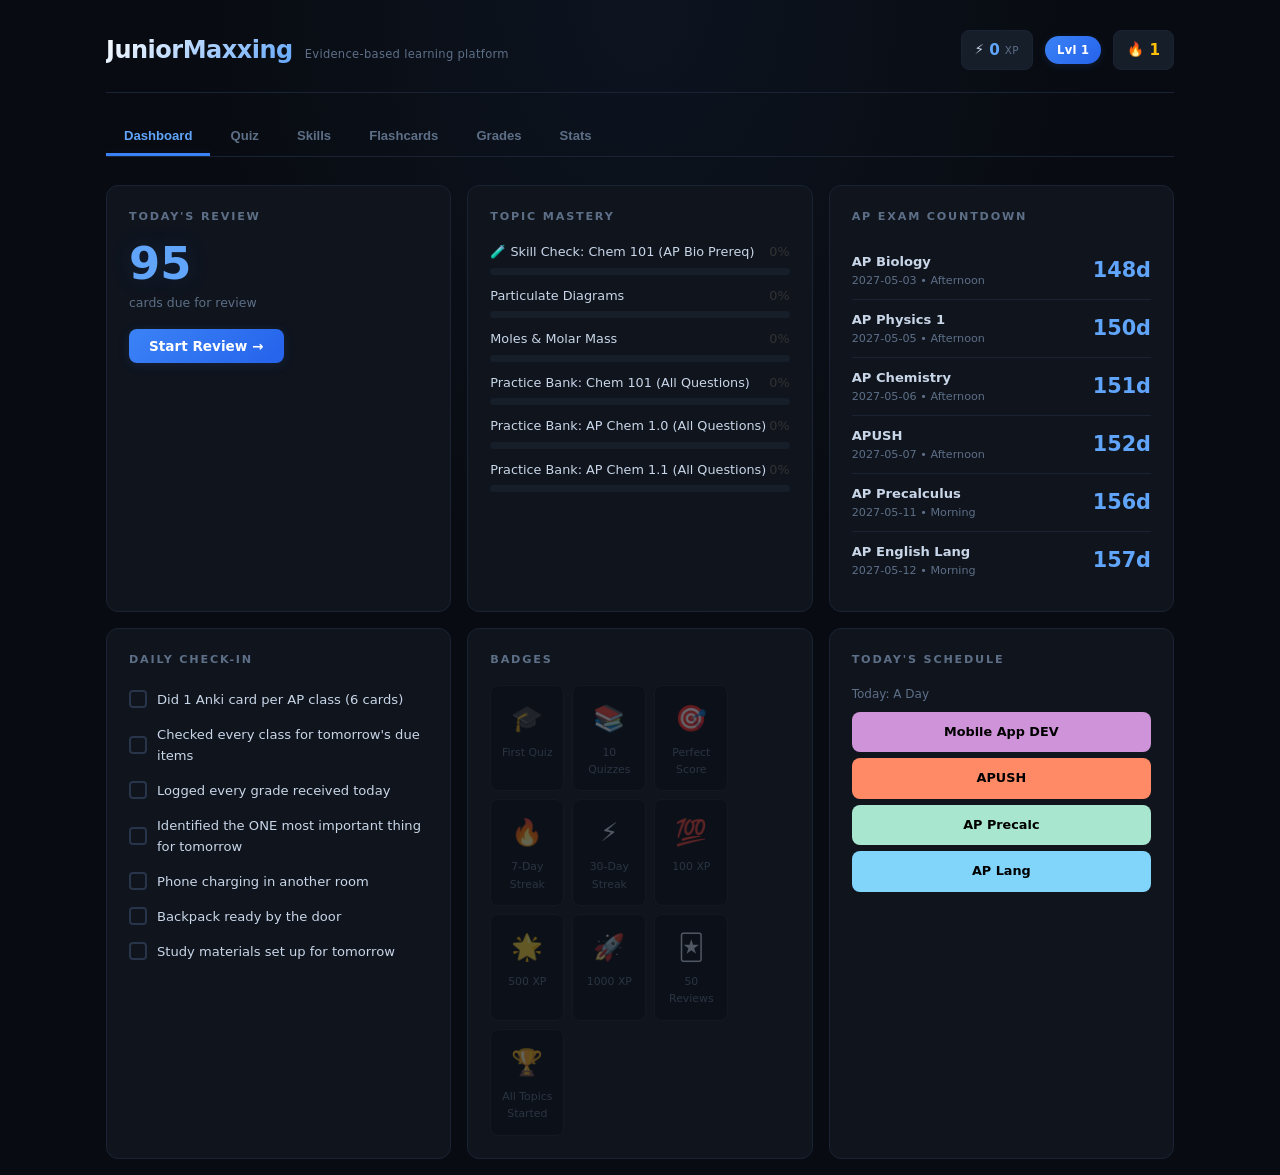
==== commit 8525762e: "Add Skills Mastery section with balancing equations, mole conversions, AI tutor New Skills tab with " ====
--- a/learning-platform/index.html
+++ b/learning-platform/index.html
@@ -36,6 +36,7 @@
 <nav class="nav" id="nav">
   <button class="nav-btn active" data-view="dashboard">Dashboard</button>
   <button class="nav-btn" data-view="quiz">Quiz</button>
+  <button class="nav-btn" data-view="skills">Skills</button>
   <button class="nav-btn" data-view="flashcards">Flashcards</button>
   <button class="nav-btn" data-view="grades">Grades</button>
   <button class="nav-btn" data-view="stats">Stats</button>
@@ -168,6 +169,67 @@
     </div>
   </section>
 
+  <!-- SKILLS MASTERY VIEW -->
+  <section class="view" id="view-skills">
+    <div class="skills-setup" id="skillsSetup">
+      <h2>Skills Mastery</h2>
+      <p class="quiz-desc">Practice applying concepts, not just memorizing. Each skill has difficulty levels, a timer, and step-by-step solutions. Stuck? Ask the AI tutor.</p>
+
+      <div class="skills-class-header">
+        <h3>Chemistry</h3>
+      </div>
+
+      <div class="skills-grid">
+        <div class="skill-card" onclick="Skills.startSkill('balancing')">
+          <div class="skill-card-icon">⚖️</div>
+          <div class="skill-card-body">
+            <div class="skill-card-title">Balancing Equations</div>
+            <div class="skill-card-desc">Apply conservation of mass — balance atoms on both sides</div>
+            <div class="skill-card-stats" id="skillStatsBalancing"></div>
+          </div>
+        </div>
+        <div class="skill-card" onclick="Skills.startSkill('conversions')">
+          <div class="skill-card-icon">🔄</div>
+          <div class="skill-card-body">
+            <div class="skill-card-title">Mole Conversions</div>
+            <div class="skill-card-desc">Convert between grams, moles, atoms, and liters at STP</div>
+            <div class="skill-card-stats" id="skillStatsConversions"></div>
+          </div>
+        </div>
+      </div>
+    </div>
+
+    <!-- SKILL PRACTICE -->
+    <div class="skill-practice" id="skillPractice" style="display:none">
+      <div class="skill-practice-header">
+        <button class="btn btn-secondary btn-sm" id="skillExitBtn">← Back</button>
+        <span class="skill-practice-title" id="skillPracticeTitle"></span>
+        <span class="skill-timer" id="skillTimer">⏱ 0.0s</span>
+      </div>
+      <div class="skill-difficulty-bar">
+        <span class="skill-difficulty-label">Difficulty:</span>
+        <button class="btn btn-sm btn-difficulty active" data-difficulty="easy">Easy</button>
+        <button class="btn btn-sm btn-difficulty" data-difficulty="medium">Medium</button>
+        <button class="btn btn-sm btn-difficulty" data-difficulty="hard">Hard</button>
+        <span class="skill-score-display" id="skillScoreDisplay">Score: 0/0</span>
+      </div>
+      <div class="skill-question-container" id="skillQuestionContainer"></div>
+    </div>
+
+    <!-- AI TUTOR -->
+    <div class="ai-tutor" id="aiTutor" style="display:none">
+      <div class="ai-tutor-header">
+        <span class="ai-tutor-title">🤖 AI Tutor — Step-by-Step Help</span>
+        <button class="btn btn-secondary btn-sm" id="aiTutorCloseBtn">Close</button>
+      </div>
+      <div class="ai-tutor-messages" id="aiTutorMessages"></div>
+      <div class="ai-tutor-input-area">
+        <input type="text" id="aiTutorInput" class="ai-tutor-input" placeholder="Ask a question about this problem..." autocomplete="off">
+        <button class="btn btn-primary" id="aiTutorSendBtn">Send</button>
+      </div>
+    </div>
+  </section>
+
   <!-- FLASHCARDS VIEW -->
   <section class="view" id="view-flashcards">
     <div class="flashcard-setup" id="flashcardSetup">
@@ -259,12 +321,15 @@
 
 <!-- Scripts -->
 <script src="data/questions.js"></script>
+<script src="data/skills-data.js"></script>
 <script src="js/spaced-repetition.js"></script>
 <script src="js/quiz.js"></script>
 <script src="js/flashcards.js"></script>
 <script src="js/grades.js"></script>
 <script src="js/dashboard.js"></script>
 <script src="js/stats.js"></script>
+<script src="js/ai-tutor.js"></script>
+<script src="js/skills.js"></script>
 <script src="js/app.js"></script>
 </body>
 </html>
--- a/learning-platform/styles.css
+++ b/learning-platform/styles.css
@@ -694,3 +694,177 @@
   .header-right { width: 100%; justify-content: space-between; }
   .stats-grid { grid-template-columns: 1fr; }
 }
+
+/* ===== SKILLS MASTERY ===== */
+.skills-setup { max-width: 700px; margin: 0 auto; }
+.skills-class-header h3 {
+  font-size: 1.1rem; color: var(--text-bright); margin: 20px 0 12px;
+  padding-bottom: 8px; border-bottom: 1px solid var(--border);
+}
+.skills-grid { display: grid; grid-template-columns: repeat(auto-fill, minmax(300px, 1fr)); gap: var(--gap); }
+.skill-card {
+  background: var(--bg-card); border: 1px solid var(--border-light);
+  border-radius: var(--radius); padding: 20px; cursor: pointer;
+  display: flex; gap: 16px; align-items: flex-start;
+  transition: all 0.3s var(--ease);
+}
+.skill-card:hover {
+  border-color: var(--accent);
+  box-shadow: 0 8px 32px rgba(0,0,0,0.3), 0 0 24px var(--accent-glow);
+  transform: translateY(-3px);
+}
+.skill-card-icon { font-size: 2rem; flex-shrink: 0; }
+.skill-card-body { flex: 1; }
+.skill-card-title { font-size: 1.05rem; font-weight: 700; color: var(--text-bright); margin-bottom: 4px; }
+.skill-card-desc { font-size: 0.8rem; color: var(--text-dim); line-height: 1.5; margin-bottom: 8px; }
+.skill-card-stats { display: flex; gap: 6px; flex-wrap: wrap; }
+.skill-stat-badge {
+  font-size: 0.68rem; padding: 2px 8px; border-radius: 10px;
+  font-weight: 600;
+}
+.skill-stat-badge.easy { background: var(--green-dim); color: var(--green); }
+.skill-stat-badge.medium { background: var(--yellow-dim); color: var(--yellow); }
+.skill-stat-badge.hard { background: var(--red-dim); color: var(--red); }
+
+/* Skill Practice */
+.skill-practice { max-width: 700px; margin: 0 auto; }
+.skill-practice-header {
+  display: flex; justify-content: space-between; align-items: center;
+  margin-bottom: 16px; gap: 12px;
+}
+.skill-practice-title { font-size: 1.1rem; font-weight: 700; color: var(--text-bright); }
+.skill-timer {
+  font-size: 1rem; font-weight: 700; color: var(--accent-light);
+  font-variant-numeric: tabular-nums; white-space: nowrap;
+}
+.skill-timer.urgent { color: var(--red); text-shadow: 0 0 12px var(--red-glow); }
+
+.skill-difficulty-bar {
+  display: flex; align-items: center; gap: 8px; margin-bottom: 20px; flex-wrap: wrap;
+  padding: 12px; background: var(--bg-elevated); border-radius: var(--radius-sm);
+}
+.skill-difficulty-label { font-size: 0.82rem; color: var(--text-dim); font-weight: 600; }
+.btn-difficulty {
+  padding: 5px 14px; font-size: 0.78rem; font-weight: 600;
+  background: var(--bg); border: 1px solid var(--border); color: var(--text-dim);
+  border-radius: var(--radius-sm); cursor: pointer;
+  transition: all 0.2s var(--ease);
+}
+.btn-difficulty:hover { border-color: var(--accent); color: var(--text); }
+.btn-difficulty.active {
+  background: var(--accent); color: #fff; border-color: var(--accent);
+  box-shadow: 0 0 12px var(--accent-glow);
+}
+.skill-score-display {
+  margin-left: auto; font-size: 0.82rem; font-weight: 700;
+  color: var(--accent-light); font-variant-numeric: tabular-nums;
+}
+
+.skill-question-card {
+  background: var(--bg-card); border: 1px solid var(--border-light);
+  border-radius: var(--radius); padding: 28px;
+  animation: feedbackSlideIn 0.3s var(--ease);
+}
+.skill-question-card.solved { border-color: var(--green); box-shadow: 0 0 16px var(--green-glow); }
+.skill-question-prompt {
+  font-size: 1.2rem; font-weight: 600; color: var(--text-bright);
+  margin-bottom: 20px; line-height: 1.6;
+}
+.skill-answer-area { display: flex; gap: 10px; margin-bottom: 16px; }
+.skill-answer-input {
+  flex: 1; padding: 12px 16px; font-size: 1rem;
+  background: var(--bg); border: 1px solid var(--border); color: var(--text);
+  border-radius: var(--radius-sm); font-family: 'JetBrains Mono', monospace;
+  transition: border-color 0.2s var(--ease);
+}
+.skill-answer-input:focus { outline: none; border-color: var(--accent); box-shadow: 0 0 12px var(--accent-glow); }
+
+.skill-feedback { margin-bottom: 16px; min-height: 24px; }
+.skill-correct {
+  color: var(--green); font-weight: 600; font-size: 0.9rem;
+  animation: feedbackSlideIn 0.3s var(--ease);
+}
+.skill-wrong {
+  color: var(--red); font-weight: 600; font-size: 0.9rem;
+  animation: shake 0.4s;
+}
+
+.skill-actions { display: flex; gap: 8px; flex-wrap: wrap; margin-bottom: 16px; }
+.skill-actions .btn-sm { padding: 6px 14px; font-size: 0.78rem; }
+
+.skill-hint {
+  background: var(--yellow-dim); border: 1px solid var(--yellow);
+  border-radius: var(--radius-sm); padding: 12px 16px;
+  font-size: 0.85rem; color: var(--text); margin-bottom: 16px;
+  animation: feedbackSlideIn 0.3s var(--ease);
+}
+
+.skill-solution { margin-top: 16px; }
+.skill-solution-title {
+  font-size: 0.9rem; font-weight: 700; color: var(--accent-light);
+  margin-bottom: 12px;
+}
+.skill-solution-step {
+  background: var(--bg-elevated); border-left: 3px solid var(--accent);
+  padding: 12px 16px; margin-bottom: 8px; border-radius: 0 var(--radius-sm) var(--radius-sm) 0;
+  font-size: 0.82rem; line-height: 1.6; color: var(--text);
+  font-family: 'JetBrains Mono', monospace; white-space: pre-wrap;
+  animation: feedbackSlideIn 0.3s var(--ease);
+}
+
+/* ===== AI TUTOR ===== */
+.ai-tutor {
+  margin-top: 20px; background: var(--bg-card);
+  border: 1px solid var(--accent); border-radius: var(--radius);
+  overflow: hidden; box-shadow: 0 0 24px var(--accent-glow);
+  animation: feedbackSlideIn 0.3s var(--ease);
+}
+.ai-tutor-header {
+  display: flex; justify-content: space-between; align-items: center;
+  padding: 12px 16px; background: var(--bg-elevated);
+  border-bottom: 1px solid var(--border);
+}
+.ai-tutor-title { font-size: 0.9rem; font-weight: 700; color: var(--accent-light); }
+.ai-tutor-messages {
+  max-height: 350px; overflow-y: auto; padding: 16px;
+  display: flex; flex-direction: column; gap: 10px;
+}
+.ai-message { font-size: 0.85rem; line-height: 1.6; max-width: 85%; padding: 10px 14px; border-radius: var(--radius-sm); }
+.ai-message code {
+  background: var(--bg); padding: 1px 5px; border-radius: 3px;
+  font-family: 'JetBrains Mono', monospace; font-size: 0.8rem;
+}
+.ai-message-user {
+  align-self: flex-end; background: var(--accent); color: #fff;
+}
+.ai-message-bot {
+  align-self: flex-start; background: var(--bg-elevated); color: var(--text);
+  border: 1px solid var(--border-light);
+}
+.ai-typing { display: flex; gap: 4px; align-items: center; }
+.ai-typing-dot {
+  width: 7px; height: 7px; border-radius: 50%; background: var(--accent);
+  animation: typingBounce 1.4s infinite;
+}
+.ai-typing-dot:nth-child(2) { animation-delay: 0.2s; }
+.ai-typing-dot:nth-child(3) { animation-delay: 0.4s; }
+@keyframes typingBounce {
+  0%, 60%, 100% { transform: translateY(0); opacity: 0.4; }
+  30% { transform: translateY(-6px); opacity: 1; }
+}
+.ai-tutor-input-area {
+  display: flex; gap: 8px; padding: 12px 16px;
+  border-top: 1px solid var(--border);
+}
+.ai-tutor-input {
+  flex: 1; padding: 10px 14px; font-size: 0.85rem;
+  background: var(--bg); border: 1px solid var(--border); color: var(--text);
+  border-radius: var(--radius-sm);
+}
+.ai-tutor-input:focus { outline: none; border-color: var(--accent); }
+
+@media (max-width: 600px) {
+  .skills-grid { grid-template-columns: 1fr; }
+  .skill-practice-header { flex-wrap: wrap; }
+  .skill-difficulty-bar { flex-wrap: wrap; }
+}
